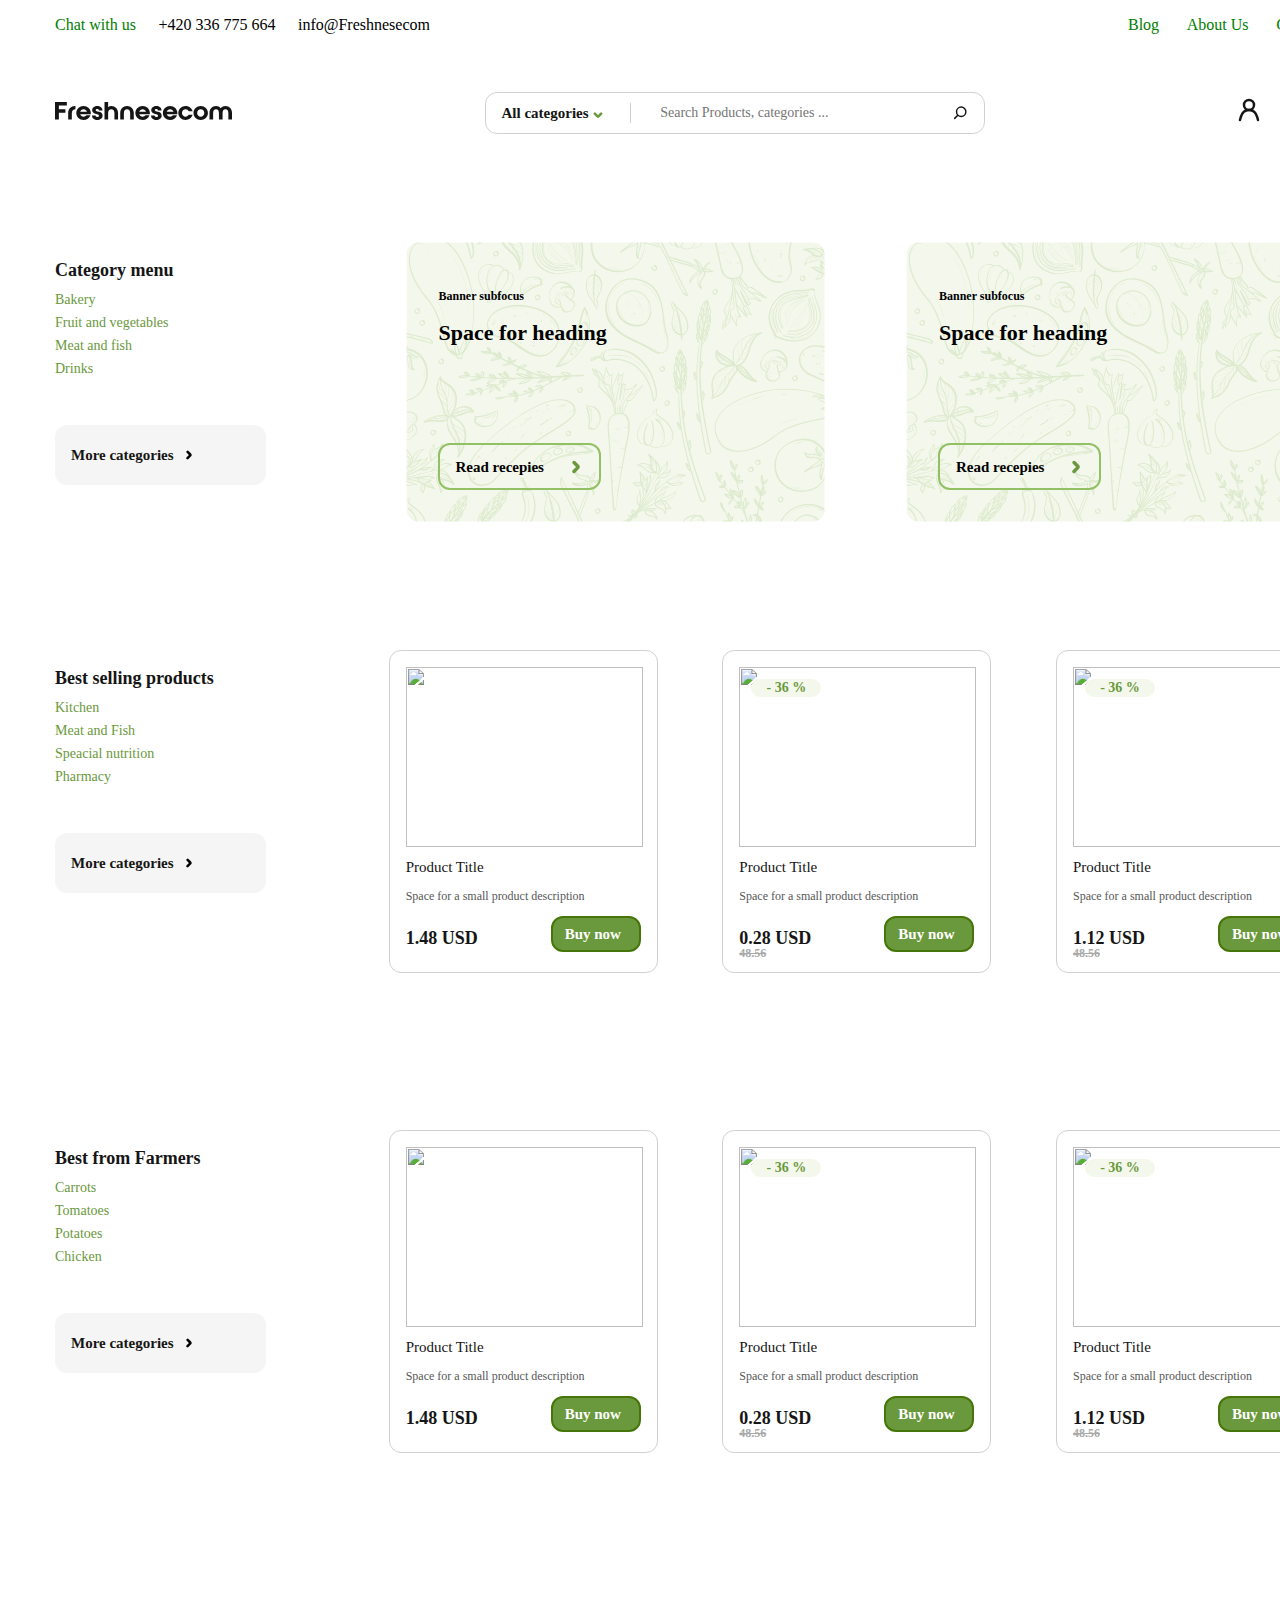
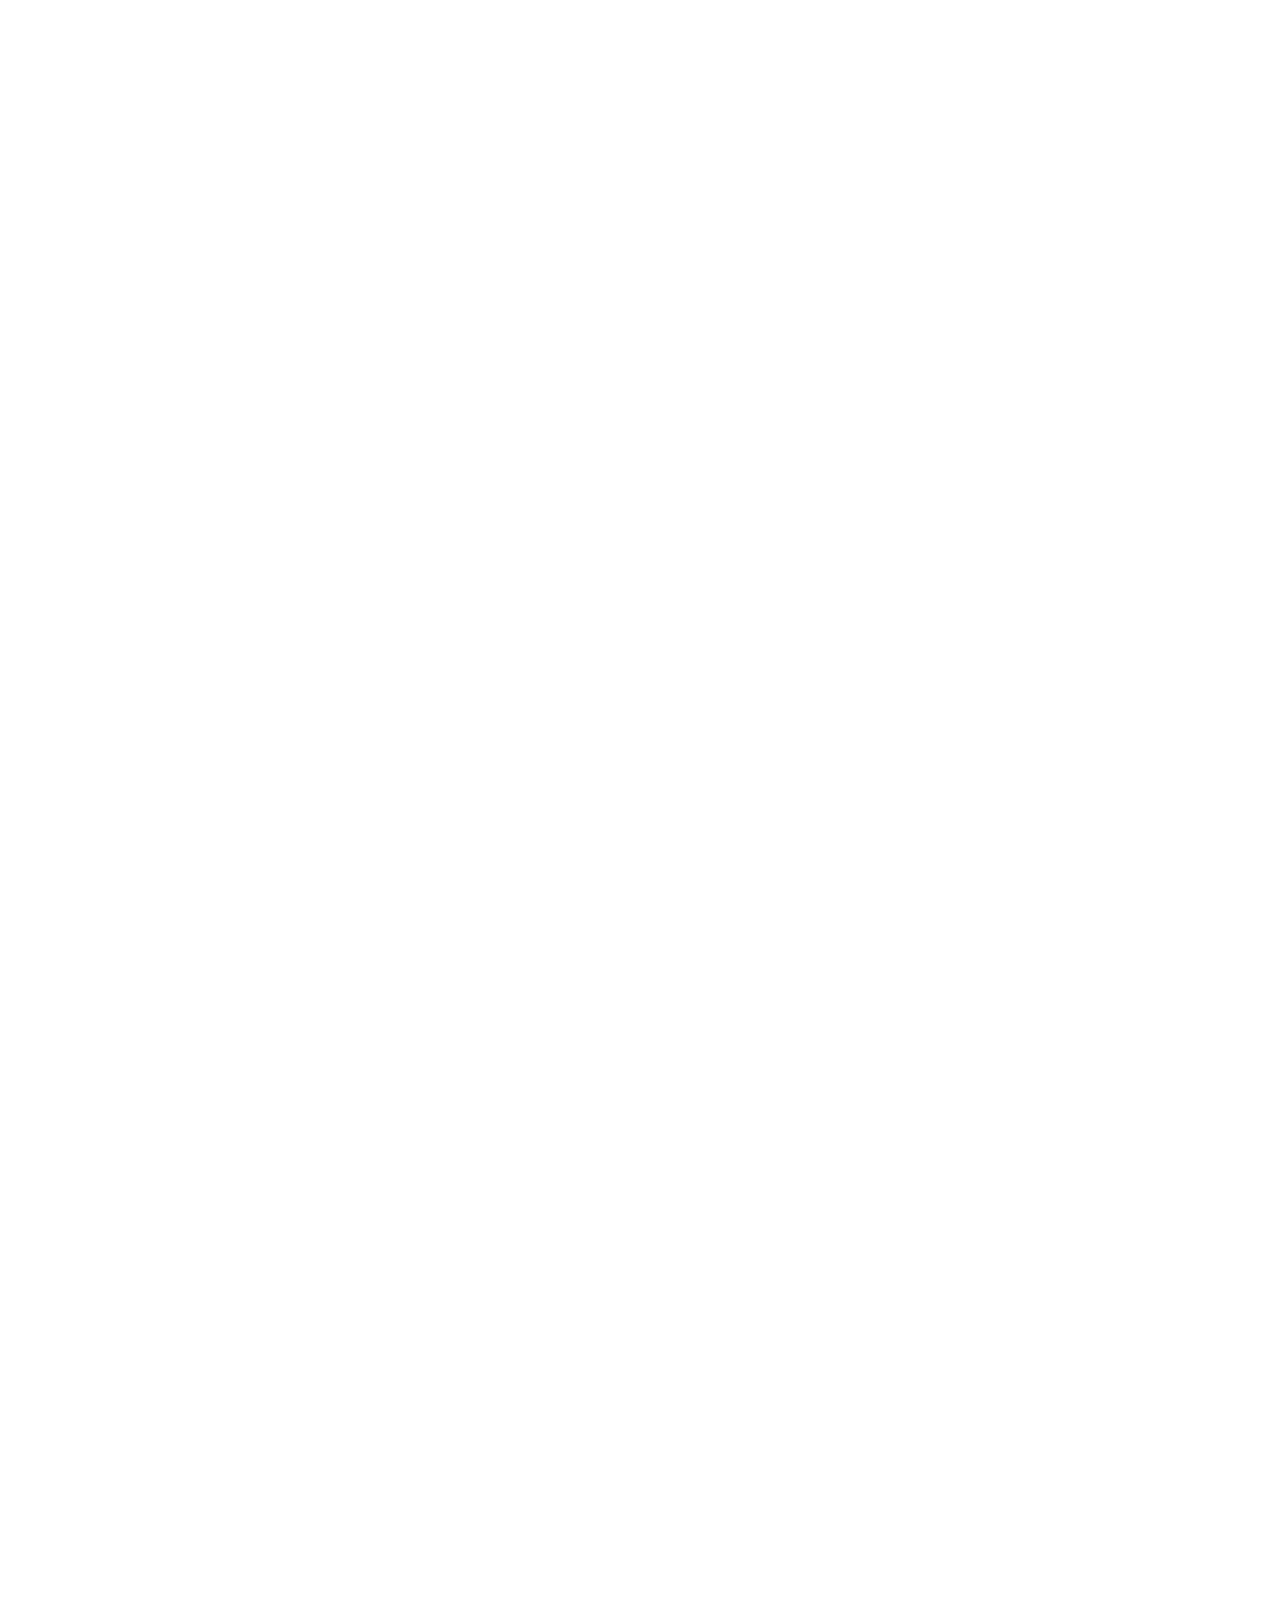
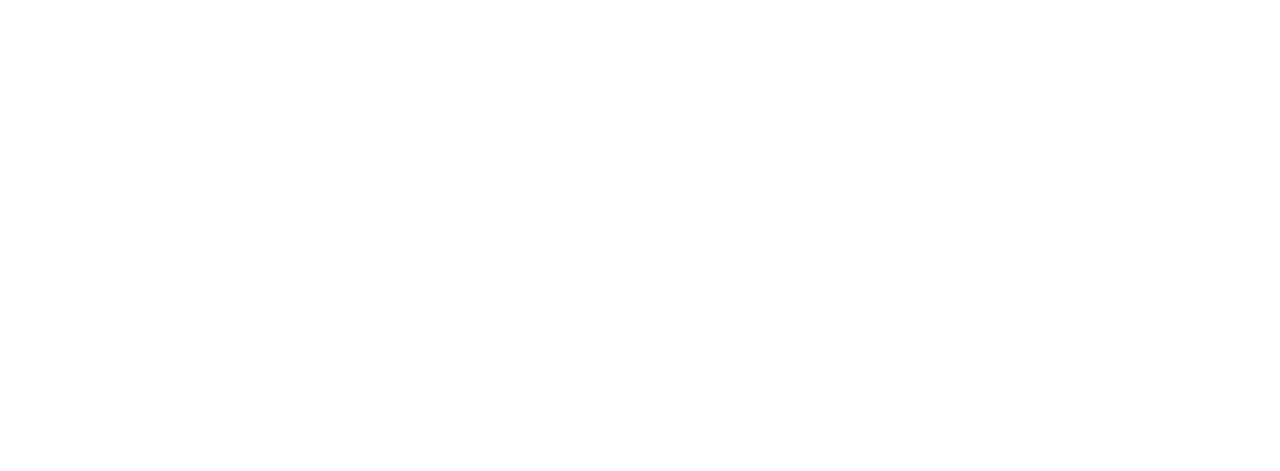
==== index.html @ e1cf4049 "Header and body are ready" ====
<!DOCTYPE html>
<html lang="en">

<head>
    <meta charset="UTF-8">
    <meta http-equiv="X-UA-Compatible" content="IE=edge">
    <meta name="viewport" content="width=device-width, initial-scale=1.0">
    <link rel="stylesheet" href="CSS/index.css">
    <link rel="stylesheet" href="CSS/font-awesome-4.7.0/css/font-awesome.min.css">
    <title>Главная | Freshnesecom</title>
</head>

<body>
    <main>
        <header>
            <div class="info">
                <div class="contacts">
                    <span class="greenInfo">Chat with us</span>
                    <span>+420 336 775 664</span>
                    <span>info@Freshnesecom</span>
                </div>
                <div class="otherInfo">
                    <a href="#"><span class="greenInfo">Blog</span></a>
                    <a href="#"><span class="greenInfo">About Us</span></a>
                    <a href="#"><span class="greenInfo">Careers</span></a>
                </div>
            </div>
            <div class="forUser">
                <div class="logo">
                    <img src="IMG/logo.svg" alt="логотип">
                </div>
                <div class="research">
                    <div class="categories">
                        <span class="allCateg">All categories</span>
                        <img src="IMG/categories.svg" alt="arrow">
                        <ul class="wrapperCateg">
                            <a href="#" class="categ">
                                <div style="height: 20px;"></div>
                            </a>
                            <a href="#" class="categ">
                                <li><i class="fa fa-hand-o-right" aria-hidden="true"></i>Bakery</li>
                            </a>
                            <a href="#" class="categ">
                                <li><i class="fa fa-hand-o-right" aria-hidden="true"></i>Fruit and Vegetables</li>
                            </a>
                            <a href="#" class="categ">
                                <li><i class="fa fa-hand-o-right" aria-hidden="true"></i>Meat and fish</li>
                            </a>
                            <a href="#" class="categ">
                                <li><i class="fa fa-hand-o-right" aria-hidden="true"></i>Drinks</li>
                            </a>
                            <a href="#" class="categ">
                                <li><i class="fa fa-hand-o-right" aria-hidden="true"></i>Kitchen</li>
                            </a>
                            <a href="#" class="categ">
                                <li><i class="fa fa-hand-o-right" aria-hidden="true"></i>Special nutrition</li>
                            </a>
                            <a href="#" class="categ">
                                <li><i class="fa fa-hand-o-right" aria-hidden="true"></i>Baby</li>
                            </a>
                        </ul>
                    </div>
                    <img src="IMG/stick.svg" alt="stick">
                    <input type="text" name="search" class="search" placeholder="Search Products, categories ..." />
                    <img src="IMG/loop.svg" alt="loop">
                </div>
                <div class="prof_and_basket">
                    <a href="#"><img src="IMG/profile.svg" name="profile" alt="profile"></a>
                    <a href="#"><img src="IMG/basket.svg" name="basket" alt="basket"></a>
                </div>
            </div>
        </header>
        <div class="firstInfo">
            <div class="categoryMenu">
                <span class="Menu">Category menu</span>
                <ul class="storage">
                    <a href="#" class="food">
                        <li>Bakery</li>
                    </a>
                    <a href="#" class="food">
                        <li>Fruit and vegetables</li>
                    </a>
                    <a href="#" class="food">
                        <li>Meat and fish</li>
                    </a>
                    <a href="#" class="food">
                        <li>Drinks</li>
                    </a>
                </ul>
                <span class="more">More categories
                    <svg width="10" height="6" viewBox="0 0 10 6" fill="none" xmlns="http://www.w3.org/2000/svg">
                        <path d="M1.81348 1.53333L4.55348 4.27332C4.67838 4.39749 4.84735 4.46719 5.02348 4.46719C5.1996 4.46719 5.36857 4.39749 5.49348 4.27332L8.16014 1.60666" stroke="#6A983C" stroke-width="2.5" stroke-linecap="round" stroke-linejoin="bevel"/>
                    </svg>
                </span>
            </div>
            <div class="headingRec">
                <span>Banner subfocus</span>
                <span>Space for heading</span>
                <div class="readRec">Read recepies<img src="IMG/categories.svg"> </div>
                <img src="IMG/wallWithVeg.svg" alt="">
            </div>
            <div class="headingRec">
                <span>Banner subfocus</span>
                <span>Space for heading</span>
                <div class="readRec">Read recepies<img src="IMG/categories.svg"> </div>
                <img src="IMG/wallWithVeg.svg" alt="">
            </div>
        </div>
        <div class="products">
            <div class="categoryMenu">
                <span class="Menu">Best selling products</span>
                <ul class="storage">
                    <a href="#" class="food">
                        <li>Kitchen</li>
                    </a>
                    <a href="#" class="food">
                        <li>Meat and Fish</li>
                    </a>
                    <a href="#" class="food">
                        <li>Speacial nutrition</li>
                    </a>
                    <a href="#" class="food">
                        <li>Pharmacy</li>
                    </a>
                </ul>
                <span class="more">More categories
                    <svg width="10" height="6" viewBox="0 0 10 6" fill="none" xmlns="http://www.w3.org/2000/svg">
                        <path d="M1.81348 1.53333L4.55348 4.27332C4.67838 4.39749 4.84735 4.46719 5.02348 4.46719C5.1996 4.46719 5.36857 4.39749 5.49348 4.27332L8.16014 1.60666" stroke="#6A983C" stroke-width="2.5" stroke-linecap="round" stroke-linejoin="bevel"/>
                    </svg>
                </span>
            </div>
            <div class="product">
                <img src="" alt="">
                <!-- <div class="sale"></div> -->
                <div class="title">Product Title</div>
                <div class="description">Space for a small product description </div>
                <div name="wrapper">
                    <div class="cost">1.48 USD</div>
                    <button>Buy now</button>
                </div>
                <div class="preCost"></div>
            </div>
            <div class="product">
                <img src="" alt="">
                <div class="sale">- 36 %</div>
                <div class="title">Product Title</div>
                <div class="description">Space for a small product description </div>
                <div name="wrapper">
                    <div class="cost">0.28 USD</div>
                    <button>Buy now</button>
                </div>
                <div class="preCost">48.56</div>
            </div>
            <div class="product">
                <img src="" alt="">
                <div class="sale">- 36 %</div>
                <div class="title">Product Title</div>
                <div class="description">Space for a small product description </div>
                <div name="wrapper">
                    <div class="cost">1.12 USD</div>
                    <button>Buy now</button>
                </div>
                <div class="preCost">48.56</div>
            </div>
        </div>
        <div class="products">
            <div class="categoryMenu">
                <span class="Menu">Best from Farmers</span>
                <ul class="storage">
                    <a href="#" class="food">
                        <li>Carrots</li>
                    </a>
                    <a href="#" class="food">
                        <li>Tomatoes</li>
                    </a>
                    <a href="#" class="food">
                        <li>Potatoes</li>
                    </a>
                    <a href="#" class="food">
                        <li>Chicken</li>
                    </a>
                </ul>
                <span class="more">More categories
                    <svg width="10" height="6" viewBox="0 0 10 6" fill="none" xmlns="http://www.w3.org/2000/svg">
                        <path d="M1.81348 1.53333L4.55348 4.27332C4.67838 4.39749 4.84735 4.46719 5.02348 4.46719C5.1996 4.46719 5.36857 4.39749 5.49348 4.27332L8.16014 1.60666" stroke="#6A983C" stroke-width="2.5" stroke-linecap="round" stroke-linejoin="bevel"/>
                    </svg>
                </span>
            </div>
            <div class="product">
                <img src="" alt="">
                <!-- <div class="sale"></div> -->
                <div class="title">Product Title</div>
                <div class="description">Space for a small product description </div>
                <div name="wrapper">
                    <div class="cost">1.48 USD</div>
                    <button>Buy now</button>
                </div>
                <div class="preCost"></div>
            </div>
            <div class="product">
                <img src="" alt="">
                <div class="sale">- 36 %</div>
                <div class="title">Product Title</div>
                <div class="description">Space for a small product description </div>
                <div name="wrapper">
                    <div class="cost">0.28 USD</div>
                    <button>Buy now</button>
                </div>
                <div class="preCost">48.56</div>
            </div>
            <div class="product">
                <img src="" alt="">
                <div class="sale">- 36 %</div>
                <div class="title">Product Title</div>
                <div class="description">Space for a small product description </div>
                <div name="wrapper">
                    <div class="cost">1.12 USD</div>
                    <button>Buy now</button>
                </div>
                <div class="preCost">48.56</div>
            </div>
        </div>
    </main>
</body>

</html>
---- CSS/index.css ----
* {
  margin: 0;
}

a {
  text-decoration: none;
}

main {
  display: -webkit-box;
  display: -ms-flexbox;
  display: flex;
  -webkit-box-align: center;
      -ms-flex-align: center;
          align-items: center;
  -webkit-box-orient: vertical;
  -webkit-box-direction: normal;
      -ms-flex-direction: column;
          flex-direction: column;
  padding: 0px;
  margin: 0px auto;
  width: 1380px;
  background: #ffFFff;
  -webkit-box-shadow: 0px 2px 4px rgba(0, 0, 0, 0.15);
          box-shadow: 0px 2px 4px rgba(0, 0, 0, 0.15);
  height: 3670.5px;
}

header {
  display: -webkit-box;
  display: -ms-flexbox;
  display: flex;
  -webkit-box-orient: vertical;
  -webkit-box-direction: normal;
      -ms-flex-direction: column;
          flex-direction: column;
  Width: 1380px;
  Height: 178px;
  -webkit-box-sizing: border-box;
          box-sizing: border-box;
  Padding: 0px 0px 0px 0px;
  mix-blend-mode: through;
  background-color: #ffFFff;
}

.info {
  display: -webkit-box;
  display: -ms-flexbox;
  display: flex;
  width: 1270px;
  height: 48px;
  margin-left: 55px;
  padding: 16px 0 16px 0;
  -webkit-box-sizing: border-box;
          box-sizing: border-box;
  background-color: #ffFFff;
  -webkit-box-pack: justify;
      -ms-flex-pack: justify;
          justify-content: space-between;
}

.greenInfo {
  color: green;
}

.contacts {
  width: 375px;
  display: -webkit-box;
  display: -ms-flexbox;
  display: flex;
  -webkit-box-pack: justify;
      -ms-flex-pack: justify;
          justify-content: space-between;
}

.otherInfo {
  width: 197px;
  display: -webkit-box;
  display: -ms-flexbox;
  display: flex;
  -webkit-box-pack: justify;
      -ms-flex-pack: justify;
          justify-content: space-between;
}

.forUser {
  margin-left: 55px;
  background-color: #ffFFff;
  Width: 1270px;
  Height: 130px;
  -webkit-box-sizing: border-box;
          box-sizing: border-box;
  display: -webkit-box;
  display: -ms-flexbox;
  display: flex;
  -webkit-box-align: center;
      -ms-flex-align: center;
          align-items: center;
  -webkit-box-pack: justify;
      -ms-flex-pack: justify;
          justify-content: space-between;
  mix-blend-mode: through;
}

.research {
  display: -webkit-box;
  display: -ms-flexbox;
  display: flex;
  width: 500px;
  -webkit-box-pack: justify;
      -ms-flex-pack: justify;
          justify-content: space-between;
  height: 42px;
  border: 1px solid #D1D1D1;
  -webkit-box-sizing: border-box;
          box-sizing: border-box;
  border-radius: 12px;
  -webkit-box-align: center;
      -ms-flex-align: center;
          align-items: center;
  padding: 0px 16px 0 16px;
}

.allCateg {
  font-family: Poppins;
  font-style: normal;
  font-weight: bold;
  font-size: 15px;
  height: 42px;
  line-height: 22px;
  color: #151515;
}

.search {
  Width: 262px;
  Height: 19px;
  Font-family: Open Sans;
  font-size: 14px;
  font-weight: 400;
  background-color: 1380px;
  border: 0px solid white;
}

.prof_and_basket {
  display: -webkit-box;
  display: -ms-flexbox;
  display: flex;
  -webkit-box-pack: justify;
      -ms-flex-pack: justify;
          justify-content: space-between;
  width: 88px;
  height: 31px;
}

.prof_and_basket img {
  width: 24px;
  height: 24px;
}

.categories {
  position: relative;
}

.categories img {
  -webkit-transition: -webkit-transform 0.15s linear;
  transition: -webkit-transform 0.15s linear;
  transition: transform 0.15s linear;
  transition: transform 0.15s linear, -webkit-transform 0.15s linear;
}

.categories:hover .wrapperCateg {
  visibility: visible;
  z-index: 5;
}

.categories:hover img[alt="arrow"] {
  -webkit-transform: rotate(-180deg);
          transform: rotate(-180deg);
}

.wrapperCateg {
  -webkit-backdrop-filter: blur(4px);
          backdrop-filter: blur(4px);
  background-color: RGBA(255, 255, 255, 0.7);
  visibility: hidden;
  position: absolute;
  top: 80%;
  left: -16px;
  list-style-type: none;
  height: auto;
  padding: 0px;
  -webkit-box-sizing: border-box;
          box-sizing: border-box;
  width: 145px;
}

.categ li {
  display: -webkit-box;
  display: -ms-flexbox;
  display: flex;
  -webkit-box-align: center;
      -ms-flex-align: center;
          align-items: center;
  width: 145px;
  height: 20px;
  padding: 4px 3px 4px 3px;
  color: #151515;
  font-size: 15px;
}

.categ li i {
  color: red;
  font-weight: bold;
  width: 20px;
}

.categ:hover li {
  background-color: RGBA(244, 244, 244, 0.8);
}

.categ:hover li i {
  color: #00ff00;
}

.firstInfo {
  margin: 64px 55px 64px 55px;
  background-color: #ffFFff;
  Width: 1270px;
  Height: 280px;
  display: -webkit-box;
  display: -ms-flexbox;
  display: flex;
  -webkit-box-pack: justify;
      -ms-flex-pack: justify;
          justify-content: space-between;
}

nav {
  display: -webkit-box;
  display: -ms-flexbox;
  display: flex;
}

.categoryMenu {
  margin: 14.5px 0px 14.5px 0px;
  Width: 269px;
  Height: 251px;
  display: -webkit-box;
  display: -ms-flexbox;
  display: flex;
  -webkit-box-orient: vertical;
  -webkit-box-direction: normal;
      -ms-flex-direction: column;
          flex-direction: column;
  -webkit-box-pack: justify;
      -ms-flex-pack: justify;
          justify-content: space-between;
}

.Menu {
  font-family: Poppins;
  font-style: normal;
  font-weight: 600;
  font-size: 18px;
  line-height: 27px;
  color: #151515;
}

ul {
  display: -webkit-box;
  display: -ms-flexbox;
  display: flex;
  margin-top: 8px;
  -webkit-box-orient: vertical;
  -webkit-box-direction: normal;
      -ms-flex-direction: column;
          flex-direction: column;
  -webkit-box-align: start;
      -ms-flex-align: start;
          align-items: flex-start;
  -webkit-box-pack: justify;
      -ms-flex-pack: justify;
          justify-content: space-between;
  gap: 7px;
  padding: 0px;
  width: 269px;
  height: 112px;
  list-style-type: none;
}

ul li {
  font-family: Open Sans;
  font-style: normal;
  font-weight: normal;
  font-size: 14px;
  color: #6A983C;
}

.more {
  display: -webkit-box;
  display: -ms-flexbox;
  display: flex;
  -webkit-box-orient: horizontal;
  -webkit-box-direction: normal;
      -ms-flex-direction: row;
          flex-direction: row;
  -webkit-box-align: center;
      -ms-flex-align: center;
          align-items: center;
  padding: 6px 16px;
  position: static;
  width: 179px;
  height: 48px;
  left: 0px;
  bottom: 0px;
  background: #F5F5F5;
  border-radius: 12px;
  -webkit-box-flex: 0;
      -ms-flex: none;
          flex: none;
  -webkit-box-ordinal-group: 2;
      -ms-flex-order: 1;
          order: 1;
  -ms-flex-item-align: start;
      align-self: flex-start;
  -ms-flex-positive: 0;
      flex-grow: 0;
  margin: 48px 0px;
  font-family: Poppins;
  font-style: normal;
  font-weight: bold;
  font-size: 15px;
  line-height: 22px;
  color: #151515;
}

.more svg {
  margin-left: 10px;
  -webkit-transform: rotate(-90deg);
          transform: rotate(-90deg);
}

.more svg path {
  stroke: black;
}

.headingRec {
  Width: 419px;
  height: 280px;
  position: relative;
}

.headingRec img {
  width: 100%;
  top: 0px;
  left: 0px;
  position: absolute;
  height: 100%;
}

.headingRec span {
  z-index: 1;
  position: absolute;
}

.headingRec span:first-child {
  top: 45px;
  width: 100px;
  left: 33px;
  display: block;
  font-family: Poppins;
  font-style: normal;
  font-weight: 600;
  font-size: 12px;
  line-height: 18px;
}

.headingRec span:nth-child(2) {
  font-family: Poppins;
  font-style: normal;
  font-weight: 600;
  color: black;
  font-size: 22px;
  line-height: 33px;
  top: 74px;
  left: 33px;
}

.headingRec .readRec {
  z-index: 20;
  display: -webkit-box;
  display: -ms-flexbox;
  display: flex;
  -webkit-box-orient: horizontal;
  -webkit-box-direction: normal;
      -ms-flex-direction: row;
          flex-direction: row;
  -webkit-box-align: center;
      -ms-flex-align: center;
          align-items: center;
  padding: 12px 16px;
  position: absolute;
  bottom: 32px;
  left: 32px;
  width: 163px;
  height: 47px;
  border: 2px solid #92C064;
  -webkit-box-sizing: border-box;
          box-sizing: border-box;
  border-radius: 12px;
  font-family: Poppins;
  font-style: normal;
  font-weight: bold;
  font-size: 15px;
  line-height: 22px;
  -webkit-box-pack: justify;
      -ms-flex-pack: justify;
          justify-content: space-between;
}

.headingRec .readRec img {
  width: 14px;
  height: 14px;
  -webkit-transform: rotate(-90deg);
          transform: rotate(-90deg);
  position: relative;
}

.headingRec .readRec:hover {
  background-color: RGBA(255, 255, 255, 0.75);
  -webkit-backdrop-filter: blur(1px);
          backdrop-filter: blur(1px);
}

.products {
  margin: 64px 55px 64px 55px;
  height: 352px;
  width: 1270px;
  display: -webkit-box;
  display: -ms-flexbox;
  display: flex;
  -webkit-box-pack: justify;
      -ms-flex-pack: justify;
          justify-content: space-between;
}

.product {
  display: -webkit-box;
  display: -ms-flexbox;
  display: flex;
  -webkit-box-orient: vertical;
  -webkit-box-direction: normal;
      -ms-flex-direction: column;
          flex-direction: column;
  -webkit-box-pack: justify;
      -ms-flex-pack: justify;
          justify-content: space-between;
  -webkit-box-align: start;
      -ms-flex-align: start;
          align-items: flex-start;
  padding: 16px;
  width: 269px;
  position: relative;
  border: 1px solid #D1D1D1;
  -webkit-box-sizing: border-box;
          box-sizing: border-box;
  border-radius: 12px;
  height: 323px;
  background-color: #ffFFff;
}

.product img {
  width: 237px;
  height: 180px;
  display: block;
}

.product button {
  display: -webkit-box;
  display: -ms-flexbox;
  display: flex;
  -webkit-box-orient: horizontal;
  -webkit-box-direction: normal;
      -ms-flex-direction: row;
          flex-direction: row;
  -webkit-box-align: center;
      -ms-flex-align: center;
          align-items: center;
  padding: 12px;
  position: absolute;
  width: 90px;
  height: 36px;
  right: 16px;
  bottom: 20px;
  background: #6A983C;
  border: 2px solid #46760A;
  -webkit-box-sizing: border-box;
          box-sizing: border-box;
  border-radius: 12px;
  font-family: Poppins;
  font-style: normal;
  font-weight: bold;
  font-size: 15px;
  line-height: 22px;
  color: #FFFFFF;
}

.sale {
  display: -webkit-box;
  display: -ms-flexbox;
  display: flex;
  -webkit-box-orient: horizontal;
  -webkit-box-direction: normal;
      -ms-flex-direction: row;
          flex-direction: row;
  -webkit-box-align: center;
      -ms-flex-align: center;
          align-items: center;
  -webkit-box-pack: center;
      -ms-flex-pack: center;
          justify-content: center;
  padding: 0px 8px;
  position: absolute;
  width: 54px;
  height: 18px;
  left: 28px;
  top: 28px;
  background: #F4F8EC;
  border-radius: 12px;
  font-family: Poppins;
  font-style: normal;
  font-weight: 600;
  font-size: 14px;
  line-height: 18px;
  color: #6A983C;
}

.title {
  font-family: Poppins;
  font-style: normal;
  font-weight: 500;
  font-size: 15px;
  line-height: 22px;
  color: #151515;
}

.description {
  font-family: Open Sans;
  font-style: normal;
  font-weight: normal;
  font-size: 12px;
  line-height: 16px;
  color: #575757;
}

.cost {
  font-family: Poppins;
  font-style: normal;
  font-weight: 600;
  font-size: 18px;
  line-height: 27px;
  color: #151515;
  position: absolute;
  bottom: 20px;
  left: 16px;
}

div[name="wrapper"] {
  height: 43px;
}

.preCost {
  font-family: Poppins;
  font-style: normal;
  font-weight: 600;
  font-size: 12px;
  line-height: 18px;
  -webkit-text-decoration-line: line-through;
          text-decoration-line: line-through;
  color: #A9A9A9;
  position: absolute;
  bottom: 10px;
  left: 16px;
}
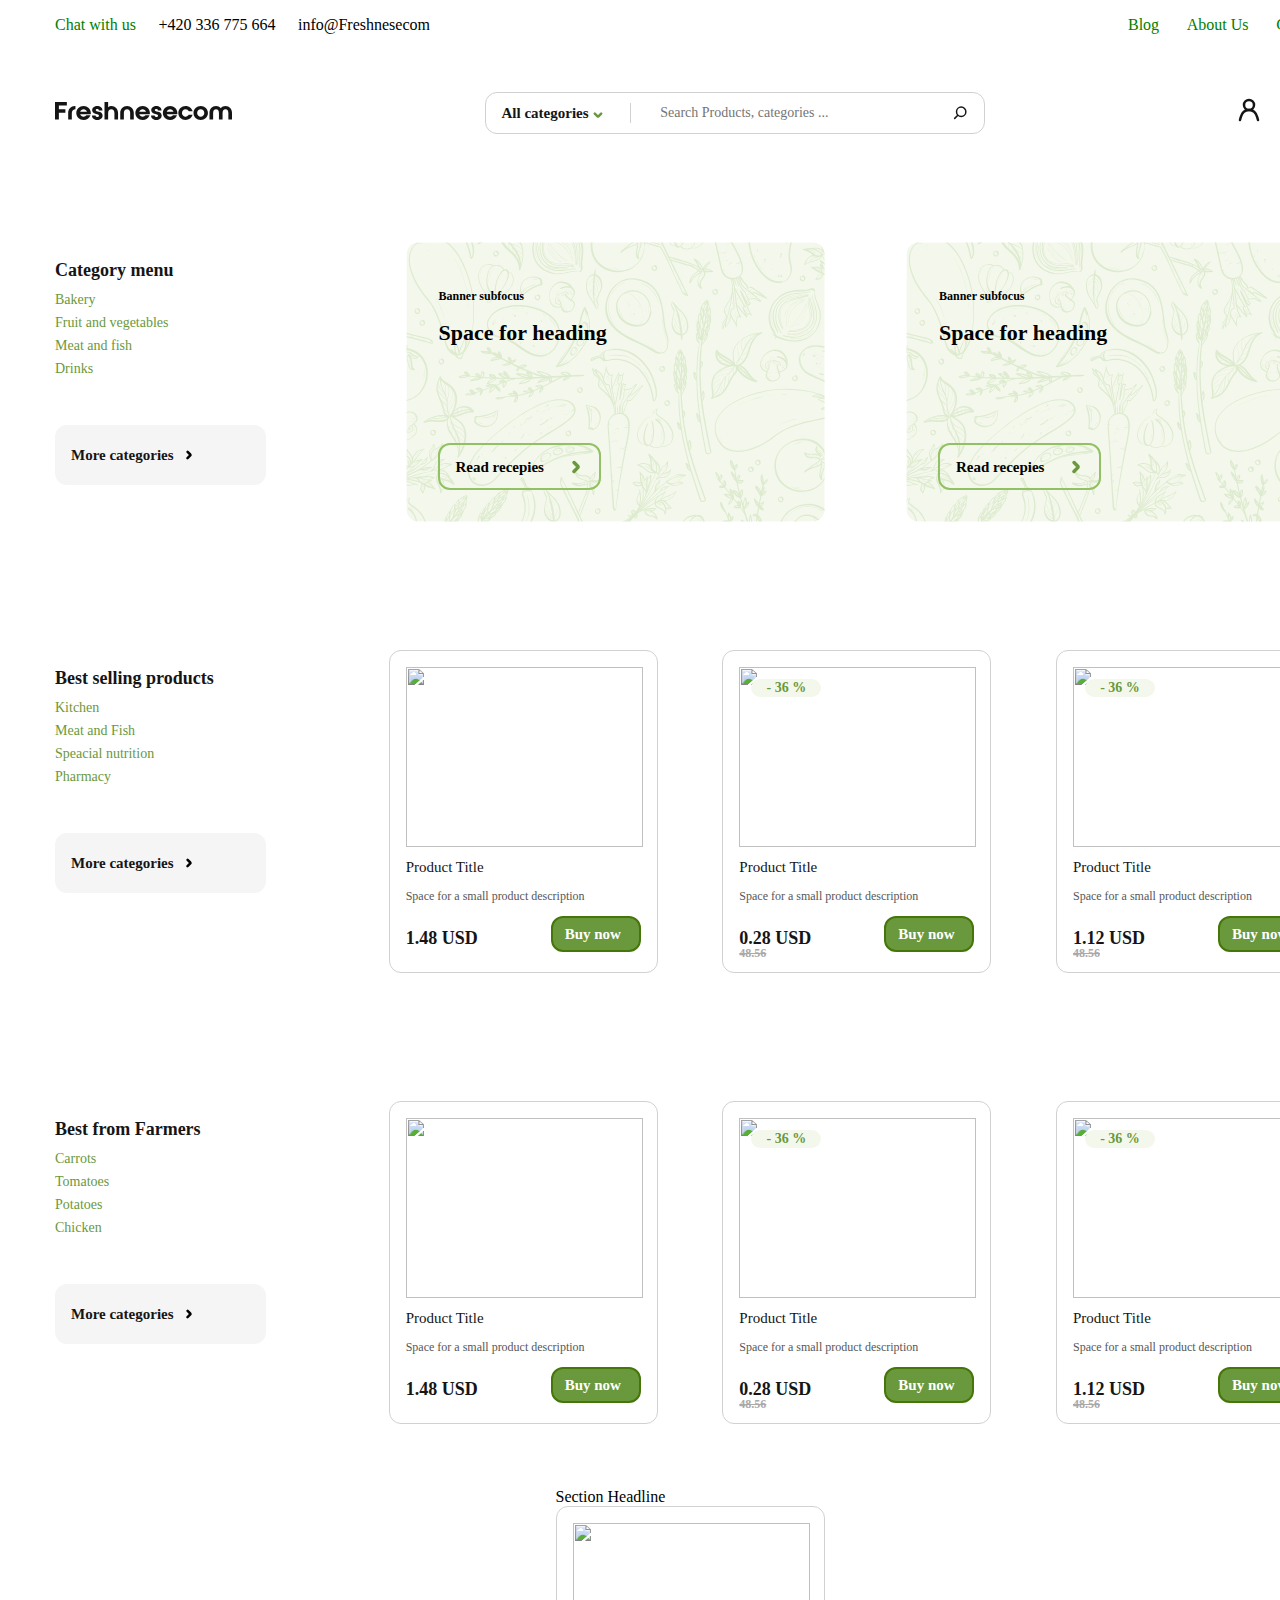
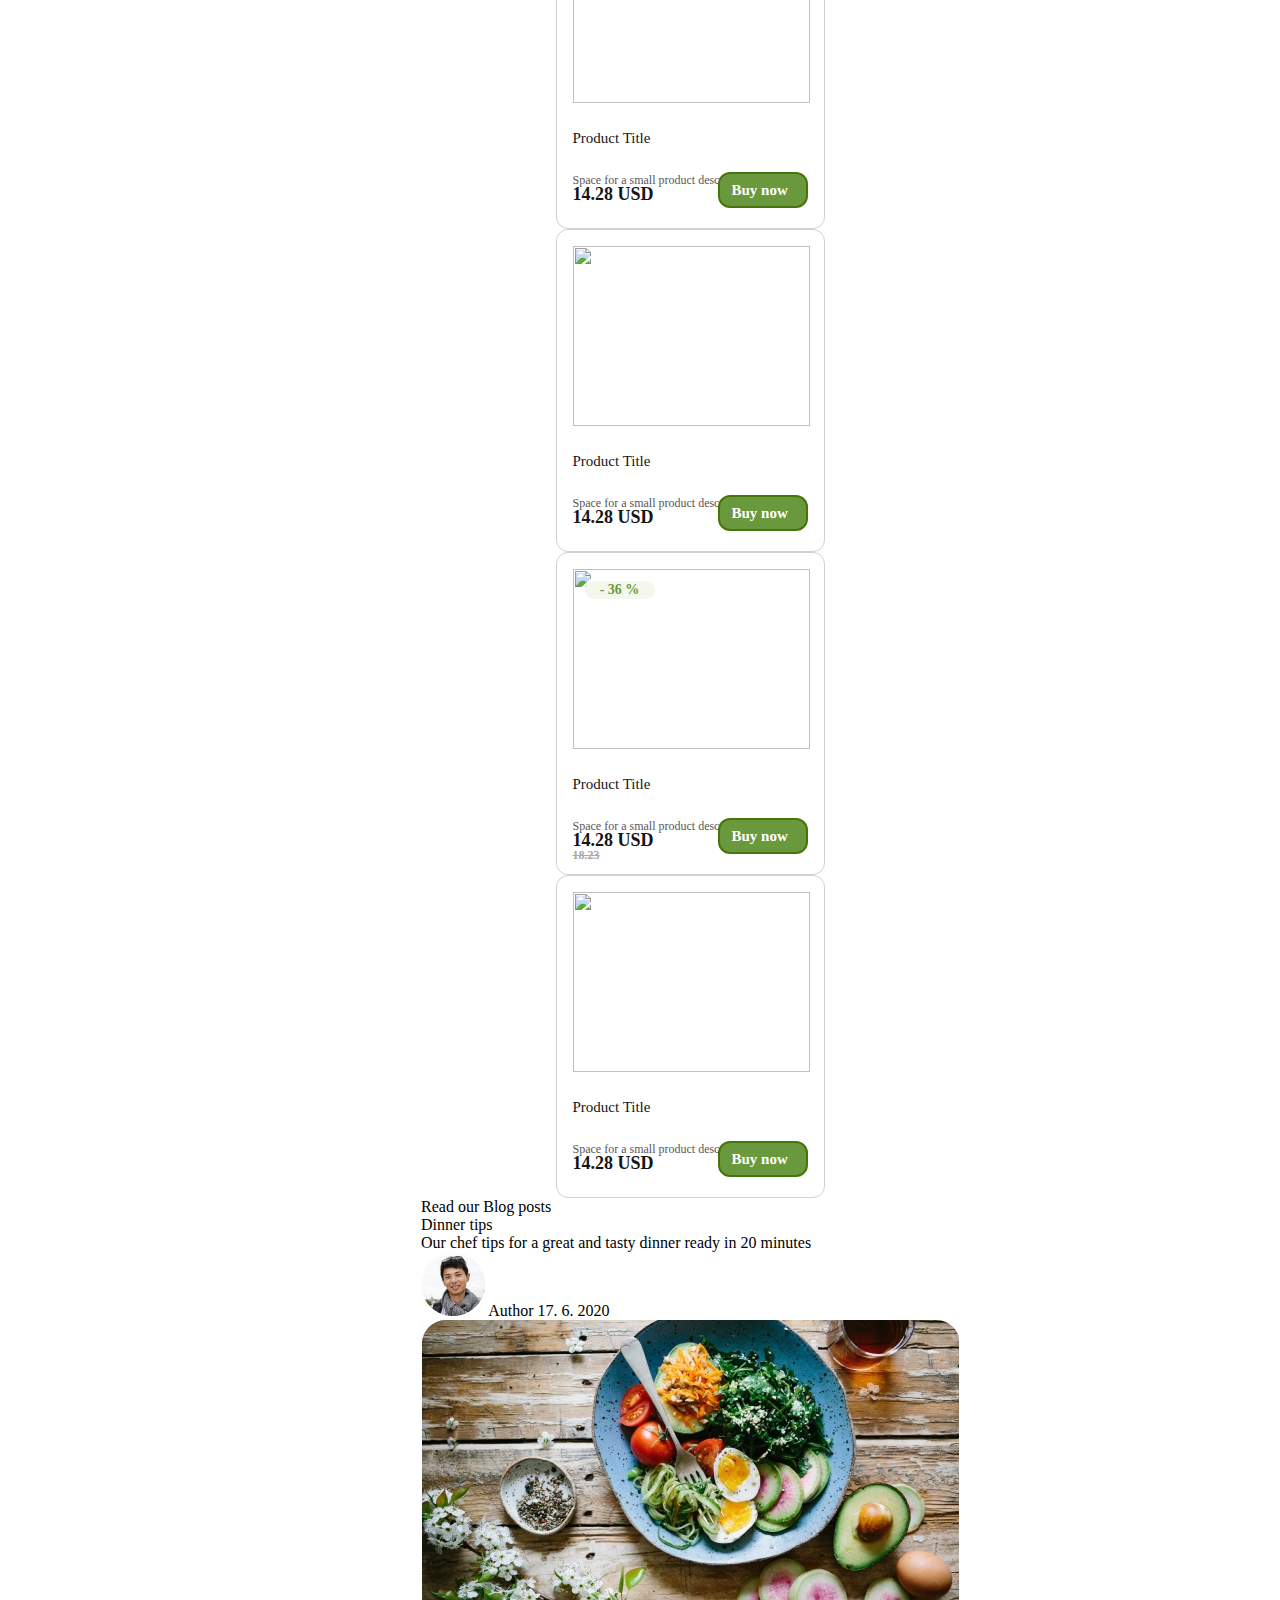
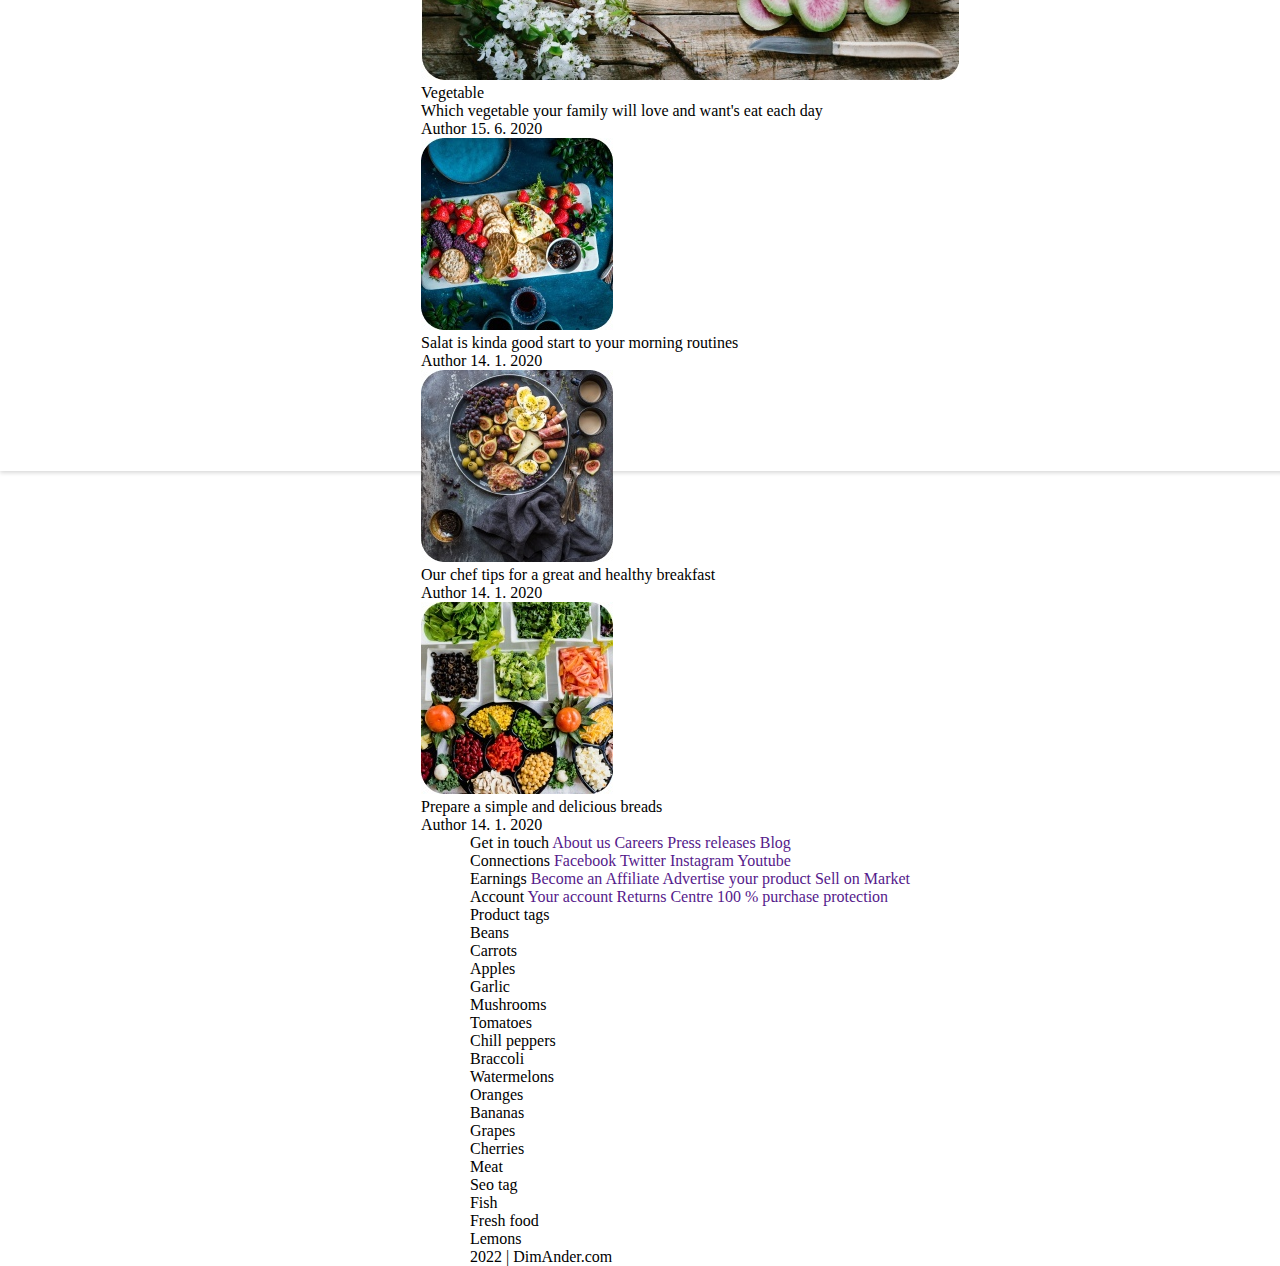
==== commit a00af865: "главная страница с маленьким адаптивом" ====
--- a/index.html
+++ b/index.html
@@ -220,6 +220,179 @@
                 <div class="preCost">48.56</div>
             </div>
         </div>
+        <div class="sections">
+            <span class="caption">Section Headline</span>
+            <div class="product">
+                <img src="" alt="">
+                <!-- <div class="sale">- 12 %</div> -->
+                <div class="title">Product Title</div>
+                <div class="description">Space for a small product description</div>
+                <div class="wrapper">
+                    <div class="cost">14.28 USD</div>
+                    <button>Buy now</button>
+                </div>
+                <div class="preCost"></div>
+            </div>
+            <div class="product">
+                <img src="" alt="">
+                <!-- <div class="sale"></div> -->
+                <div class="title">Product Title</div>
+                <div class="description">Space for a small product description</div>
+                <div class="wrapper">
+                    <div class="cost">14.28 USD</div>
+                    <button>Buy now</button>
+                </div>
+                <div class="preCost"></div>
+            </div>
+            <div class="product">
+                <img src="" alt="">
+                <div class="sale">- 36 %</div>
+                <div class="title">Product Title</div>
+                <div class="description">Space for a small product description</div>
+                <div class="wrapper">
+                    <div class="cost">14.28 USD</div>
+                    <button>Buy now</button>
+                </div>
+                <div class="preCost">18.23</div>
+            </div>
+            <div class="product">
+                <img src="" alt="">
+                <!-- <div class="sale"></div> -->
+                <div class="title">Product Title</div>
+                <div class="description">Space for a small product description</div>
+                <div class="wrapper">
+                    <div class="cost">14.28 USD</div>
+                    <button>Buy now</button>
+                </div>
+                <div class="preCost"></div>
+            </div>
+        </div>
+        <div class="blogs">
+            <span class="caption">Read our Blog posts</span>
+            <div class="blogsWrapper">
+                <div class="mainBlog">
+                    <div class="type">Dinner tips</div>
+                    <div class="infoAboutProd">
+                        <div class="descriptionProd">Our chef tips for a great and tasty dinner ready in 20 minutes</div>
+                        <div class="infoAboutUser">
+                            <img class="userAvatar" src="IMG/ava1.jpg" />
+                            <span class="userName">Author</span>
+                            <span class="date">17. 6. 2020</span>
+                        </div>
+                    </div>
+                </div>
+                <div class="avrBlog">
+                    <img src="IMG/avrProd.jpg" alt="" class="prodLogo">
+                    <div name="wraps">
+                        <div class="type">Vegetable</div>
+                    </div>
+                    <div class="infoBlock">
+                        <div class="descriptionProd">Which vegetable your family will love and want's eat each day</div>
+                        <span class="userName">Author</span>
+                        <span class="date">15. 6. 2020</span>
+                    </div>
+                </div>
+                <div class="smallWrap">
+                    <div class="smallBlog">
+                        <img src="IMG/small1.jpg" alt="" class="prodLogo">
+                        <div name="wrapperForText">
+                            <div class="descriptionProd">Salat is kinda good start to your morning routines</div>
+                            <div name="wrapperOfUserInfo">
+                                <span class="userName">Author</span>
+                                <span class="date">14. 1. 2020</span>
+                            </div>
+                        </div>
+                    </div>
+                    <div class="smallBlog">
+                        <img src="IMG/small2.jpg" alt="" class="prodLogo">
+                        <div name="wrapperForText">
+                            <div class="descriptionProd">Our chef tips for a great and healthy breakfast</div>
+                            <div name="wrapperOfUserInfo">
+                                <span class="userName">Author</span>
+                                <span class="date">14. 1. 2020</span>
+                            </div>
+                        </div>
+                    </div>
+                    <div class="smallBlog">
+                        <img src="IMG/small3.jpg" alt="" class="prodLogo">
+                        <div name="wrapperForText">
+                            <div class="descriptionProd">Prepare a simple and delicious breads</div>
+                            <div name="wrapperOfUserInfo">
+                                <span class="userName">Author</span>
+                                <span class="date">14. 1. 2020</span>
+                            </div>
+                        </div>
+                    </div>
+                </div>
+            </div>
+        </div>
+        <footer>
+            <div class="Contacts">
+                <section>
+                    <span class="contactTitle">Get in touch</span>
+                    <a href="">About us</a>
+                    <a href="">Careers</a>
+                    <a href="">Press releases</a>
+                    <a href="">Blog</a>
+                </section>
+                <section>
+                    <span class="contactTitle">Connections</span>
+
+                    <a href="">Facebook</a>
+
+                    <a href="">Twitter</a>
+
+                    <a href="">Instagram</a>
+
+                    <a href="">Youtube</a>
+
+                </section>
+                <section>
+                    <span class="contactTitle">Earnings</span>
+
+                    <a href="">Become an Affiliate</a>
+
+                    <a href="">Advertise your product</a>
+
+                    <a href="">Sell on Market</a>
+
+                </section>
+                <section>
+                    <span class="contactTitle">Account</span>
+
+                    <a href="">Your account</a>
+
+                    <a href="">Returns Centre</a>
+
+                    <a href="">100 % purchase protection</a>
+
+                </section>
+            </div>
+            <div class="productTags">
+                <span>Product tags</span>
+                <div class="tags">
+                    <div class="tag">Beans</div>
+                    <div class="tag">Carrots</div>
+                    <div class="tag">Apples</div>
+                    <div class="tag">Garlic</div>
+                    <div class="tag">Mushrooms</div>
+                    <div class="tag">Tomatoes</div>
+                    <div class="tag">Chill peppers</div>
+                    <div class="tag">Braccoli</div>
+                    <div class="tag">Watermelons</div>
+                    <div class="tag">Oranges</div>
+                    <div class="tag">Bananas</div>
+                    <div class="tag">Grapes</div>
+                    <div class="tag">Cherries</div>
+                    <div class="tag">Meat</div>
+                    <div class="tag">Seo tag</div>
+                    <div class="tag">Fish</div>
+                    <div class="tag">Fresh food</div>
+                    <div class="tag">Lemons</div>
+                </div>
+            </div>
+            <span class="producer">2022 | DimAnder.com</span>
+        </footer>
     </main>
 </body>
 
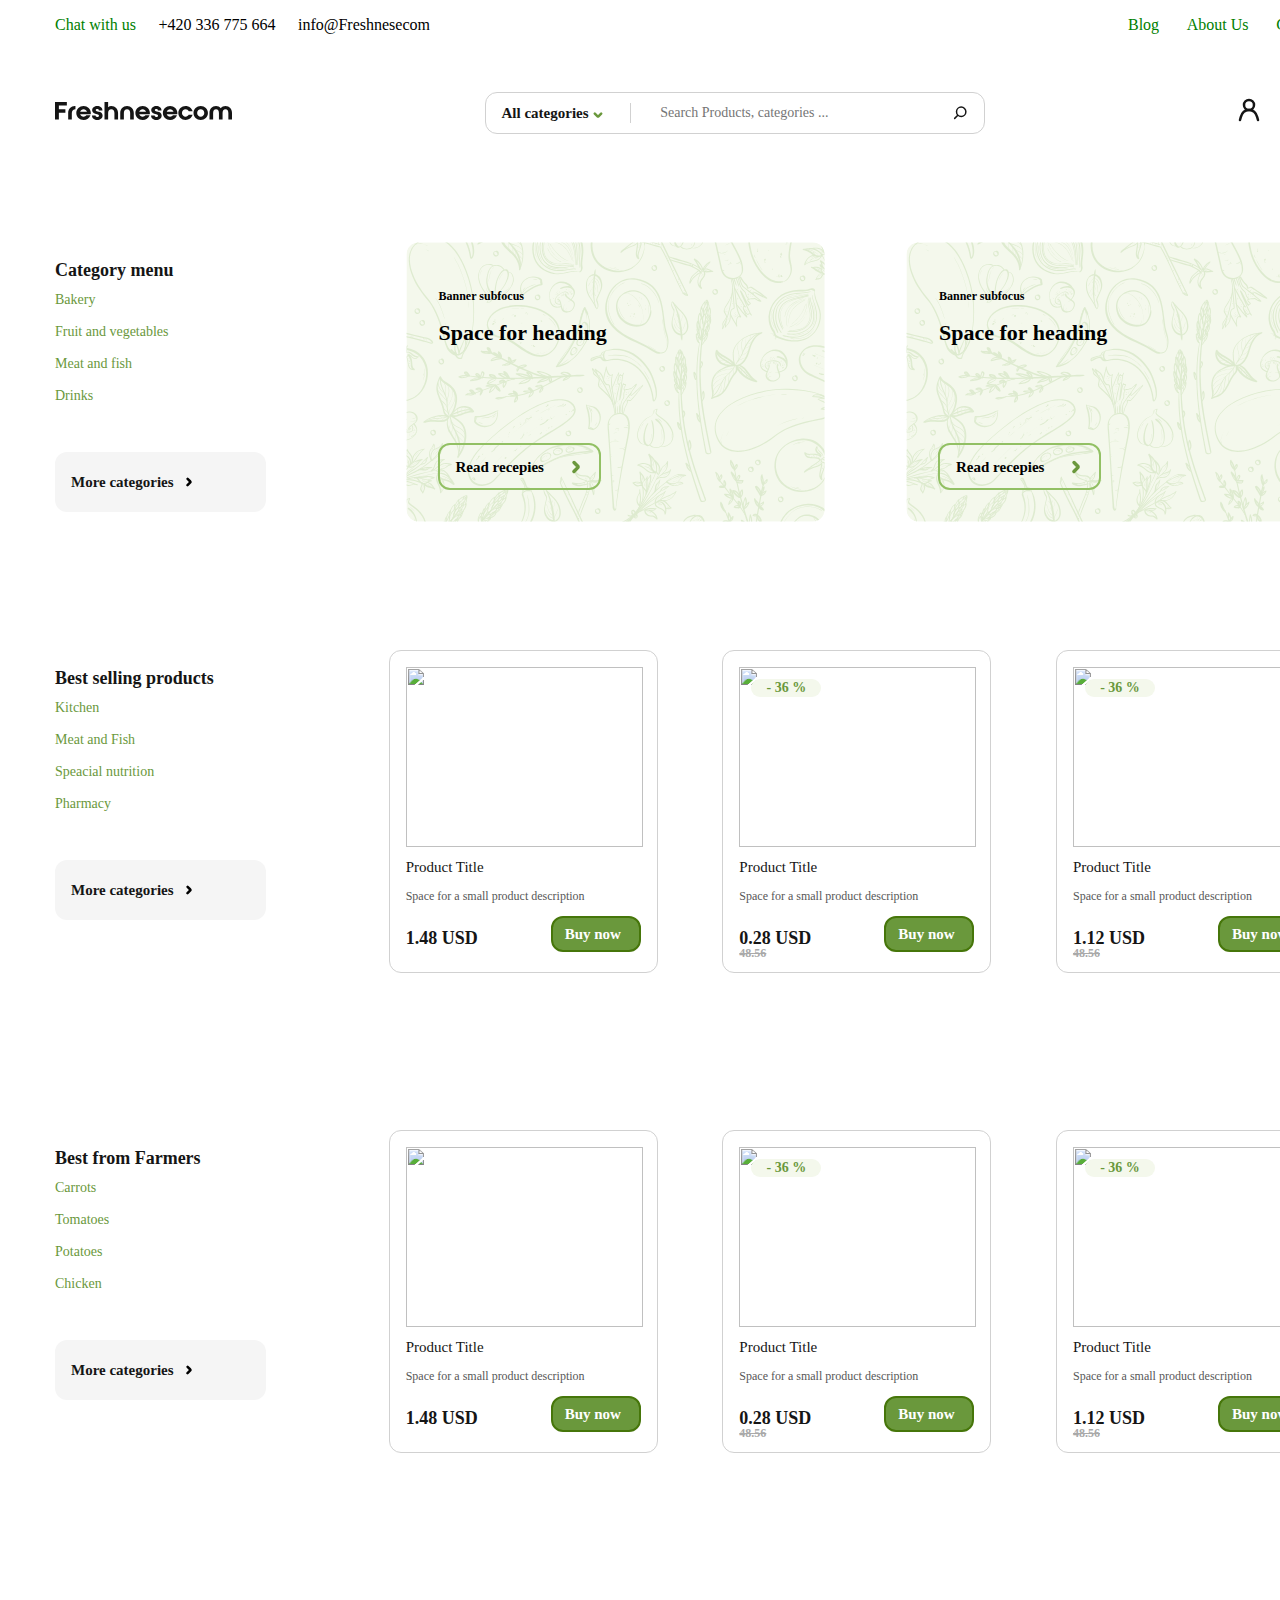
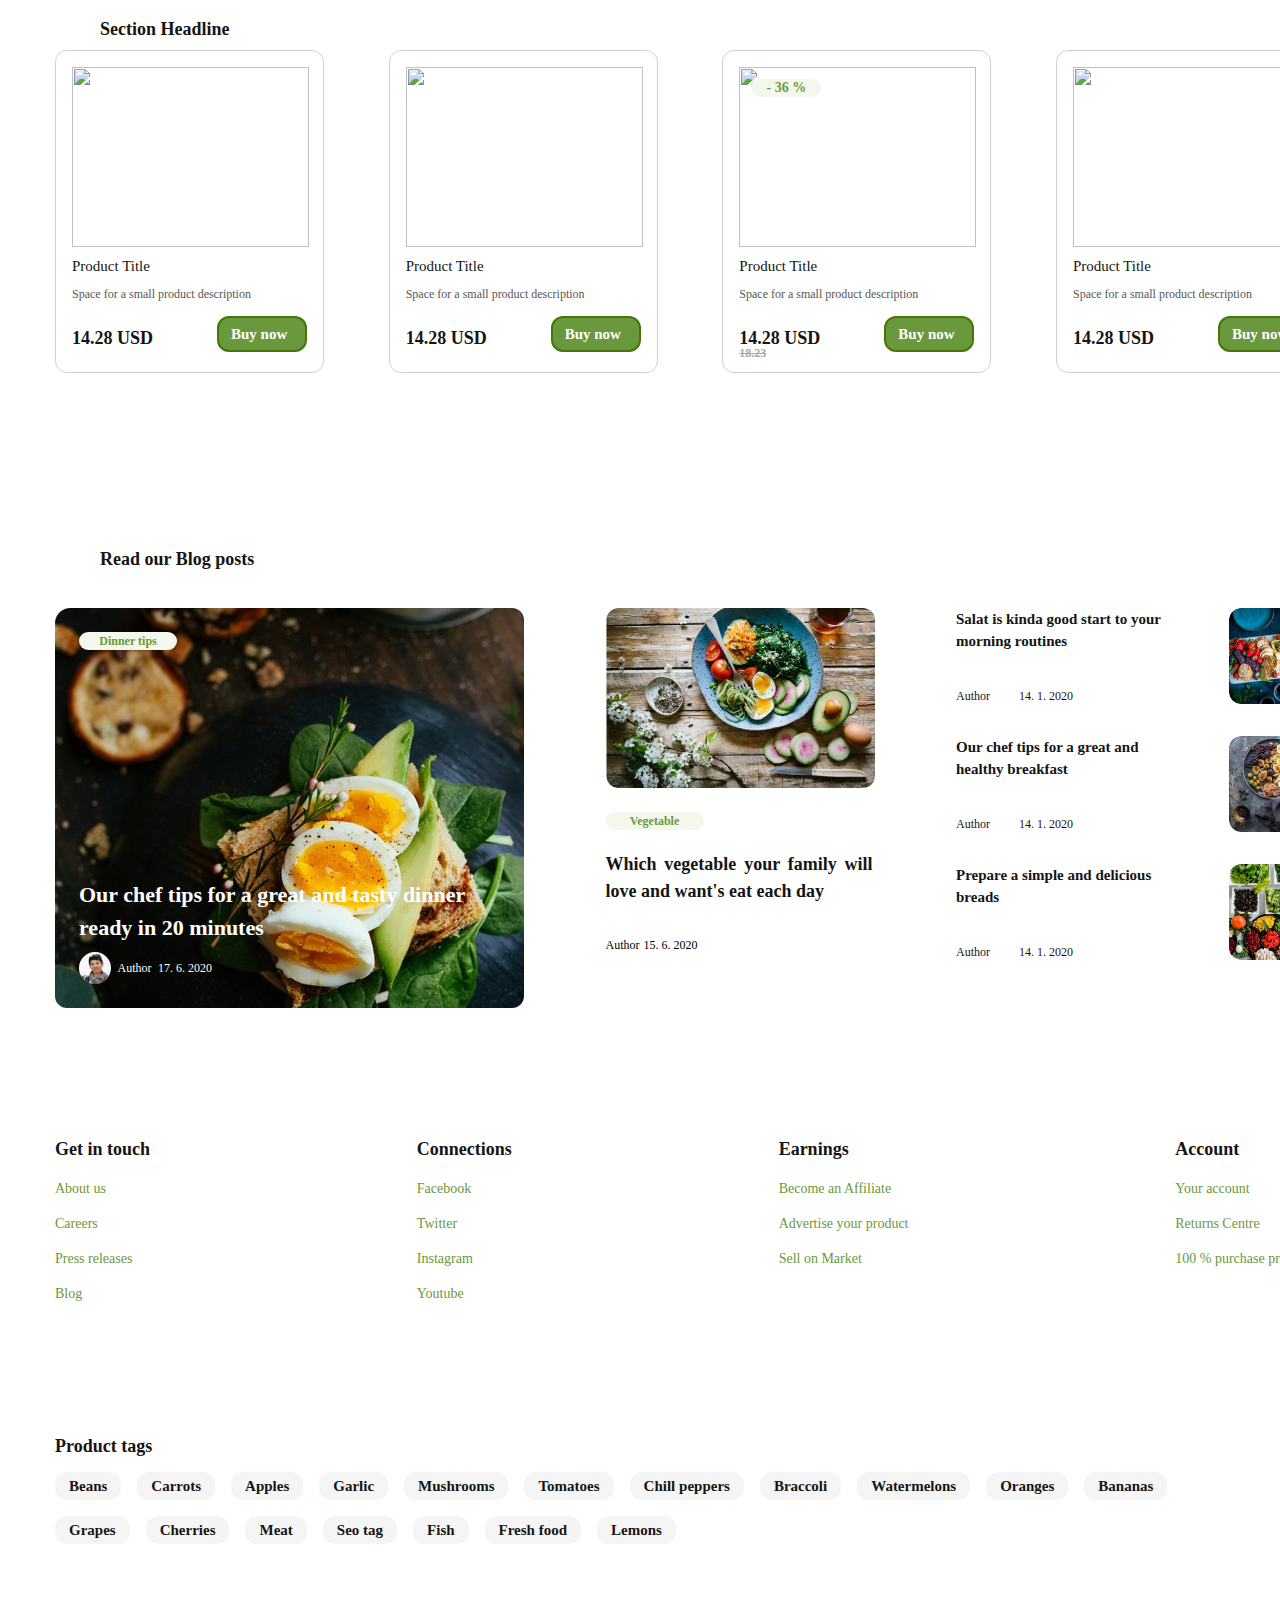
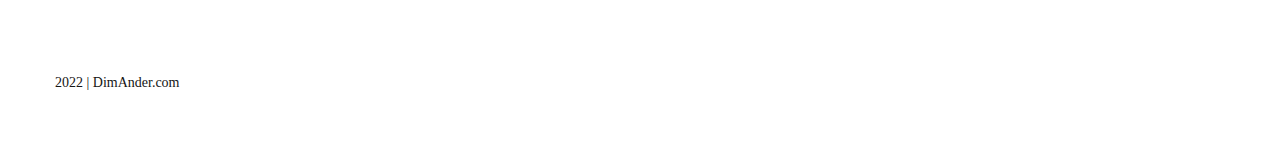
==== commit c8bc0738: "1 раздел" ====
--- a/index.html
+++ b/index.html
@@ -2,12 +2,12 @@
 <html lang="en">
 
 <head>
+    <title>Главная | Freshnesecom</title>
     <meta charset="UTF-8">
     <meta http-equiv="X-UA-Compatible" content="IE=edge">
     <meta name="viewport" content="width=device-width, initial-scale=1.0">
     <link rel="stylesheet" href="CSS/index.css">
     <link rel="stylesheet" href="CSS/font-awesome-4.7.0/css/font-awesome.min.css">
-    <title>Главная | Freshnesecom</title>
 </head>
 
 <body>
--- a/CSS/index.css
+++ b/CSS/index.css
@@ -1,3 +1,5 @@
+@import url("before1370.css") (max-width: 1230px) and (min-width: 769px);
+@import url("before768.css") (max-width: 768px) and (min-width: 365px);
 * {
   margin: 0;
 }
@@ -10,6 +12,8 @@
   display: -webkit-box;
   display: -ms-flexbox;
   display: flex;
+  -ms-flex-negative: 0;
+      flex-shrink: 0;
   -webkit-box-align: center;
       -ms-flex-align: center;
           align-items: center;
@@ -23,7 +27,7 @@
   background: #ffFFff;
   -webkit-box-shadow: 0px 2px 4px rgba(0, 0, 0, 0.15);
           box-shadow: 0px 2px 4px rgba(0, 0, 0, 0.15);
-  height: 3670.5px;
+  height: auto;
 }
 
 header {
@@ -47,6 +51,8 @@
   display: -webkit-box;
   display: -ms-flexbox;
   display: flex;
+  -ms-flex-negative: 0;
+      flex-shrink: 0;
   width: 1270px;
   height: 48px;
   margin-left: 55px;
@@ -68,6 +74,8 @@
   display: -webkit-box;
   display: -ms-flexbox;
   display: flex;
+  -ms-flex-negative: 0;
+      flex-shrink: 0;
   -webkit-box-pack: justify;
       -ms-flex-pack: justify;
           justify-content: space-between;
@@ -78,6 +86,8 @@
   display: -webkit-box;
   display: -ms-flexbox;
   display: flex;
+  -ms-flex-negative: 0;
+      flex-shrink: 0;
   -webkit-box-pack: justify;
       -ms-flex-pack: justify;
           justify-content: space-between;
@@ -93,6 +103,8 @@
   display: -webkit-box;
   display: -ms-flexbox;
   display: flex;
+  -ms-flex-negative: 0;
+      flex-shrink: 0;
   -webkit-box-align: center;
       -ms-flex-align: center;
           align-items: center;
@@ -106,6 +118,8 @@
   display: -webkit-box;
   display: -ms-flexbox;
   display: flex;
+  -ms-flex-negative: 0;
+      flex-shrink: 0;
   width: 500px;
   -webkit-box-pack: justify;
       -ms-flex-pack: justify;
@@ -145,6 +159,8 @@
   display: -webkit-box;
   display: -ms-flexbox;
   display: flex;
+  -ms-flex-negative: 0;
+      flex-shrink: 0;
   -webkit-box-pack: justify;
       -ms-flex-pack: justify;
           justify-content: space-between;
@@ -184,7 +200,7 @@
   background-color: RGBA(255, 255, 255, 0.7);
   visibility: hidden;
   position: absolute;
-  top: 80%;
+  top: 70%;
   left: -16px;
   list-style-type: none;
   height: auto;
@@ -198,6 +214,8 @@
   display: -webkit-box;
   display: -ms-flexbox;
   display: flex;
+  -ms-flex-negative: 0;
+      flex-shrink: 0;
   -webkit-box-align: center;
       -ms-flex-align: center;
           align-items: center;
@@ -219,7 +237,7 @@
 }
 
 .categ:hover li i {
-  color: #00ff00;
+  color: #11aa11;
 }
 
 .firstInfo {
@@ -230,6 +248,8 @@
   display: -webkit-box;
   display: -ms-flexbox;
   display: flex;
+  -ms-flex-negative: 0;
+      flex-shrink: 0;
   -webkit-box-pack: justify;
       -ms-flex-pack: justify;
           justify-content: space-between;
@@ -239,6 +259,8 @@
   display: -webkit-box;
   display: -ms-flexbox;
   display: flex;
+  -ms-flex-negative: 0;
+      flex-shrink: 0;
 }
 
 .categoryMenu {
@@ -248,6 +270,8 @@
   display: -webkit-box;
   display: -ms-flexbox;
   display: flex;
+  -ms-flex-negative: 0;
+      flex-shrink: 0;
   -webkit-box-orient: vertical;
   -webkit-box-direction: normal;
       -ms-flex-direction: column;
@@ -270,6 +294,8 @@
   display: -webkit-box;
   display: -ms-flexbox;
   display: flex;
+  -ms-flex-negative: 0;
+      flex-shrink: 0;
   margin-top: 8px;
   -webkit-box-orient: vertical;
   -webkit-box-direction: normal;
@@ -300,6 +326,8 @@
   display: -webkit-box;
   display: -ms-flexbox;
   display: flex;
+  -ms-flex-negative: 0;
+      flex-shrink: 0;
   -webkit-box-orient: horizontal;
   -webkit-box-direction: normal;
       -ms-flex-direction: row;
@@ -391,6 +419,8 @@
   display: -webkit-box;
   display: -ms-flexbox;
   display: flex;
+  -ms-flex-negative: 0;
+      flex-shrink: 0;
   -webkit-box-orient: horizontal;
   -webkit-box-direction: normal;
       -ms-flex-direction: row;
@@ -439,6 +469,8 @@
   display: -webkit-box;
   display: -ms-flexbox;
   display: flex;
+  -ms-flex-negative: 0;
+      flex-shrink: 0;
   -webkit-box-pack: justify;
       -ms-flex-pack: justify;
           justify-content: space-between;
@@ -448,6 +480,8 @@
   display: -webkit-box;
   display: -ms-flexbox;
   display: flex;
+  -ms-flex-negative: 0;
+      flex-shrink: 0;
   -webkit-box-orient: vertical;
   -webkit-box-direction: normal;
       -ms-flex-direction: column;
@@ -479,6 +513,8 @@
   display: -webkit-box;
   display: -ms-flexbox;
   display: flex;
+  -ms-flex-negative: 0;
+      flex-shrink: 0;
   -webkit-box-orient: horizontal;
   -webkit-box-direction: normal;
       -ms-flex-direction: row;
@@ -505,10 +541,27 @@
   color: #FFFFFF;
 }
 
+.product button:hover {
+  -webkit-transform: scale(1.011);
+          transform: scale(1.011);
+}
+
+.product button:hover:active {
+  -webkit-transform: scale(0.978);
+          transform: scale(0.978);
+}
+
+.product .wrapper {
+  width: 236px;
+  height: 45px;
+}
+
 .sale {
   display: -webkit-box;
   display: -ms-flexbox;
   display: flex;
+  -ms-flex-negative: 0;
+      flex-shrink: 0;
   -webkit-box-orient: horizontal;
   -webkit-box-direction: normal;
       -ms-flex-direction: row;
@@ -582,3 +635,491 @@
   bottom: 10px;
   left: 16px;
 }
+
+.sections {
+  position: relative;
+  display: -webkit-box;
+  display: -ms-flexbox;
+  display: flex;
+  -ms-flex-negative: 0;
+      flex-shrink: 0;
+  -webkit-box-pack: justify;
+      -ms-flex-pack: justify;
+          justify-content: space-between;
+  -webkit-box-align: center;
+      -ms-flex-align: center;
+          align-items: center;
+  width: 1270px;
+  height: 530px;
+  margin: 0px 55px 0px 55px;
+  background-color: #ffFFff;
+}
+
+.caption {
+  position: absolute;
+  display: block;
+  top: 70px;
+  left: 45px;
+  font-family: Poppins;
+  font-style: normal;
+  font-weight: 600;
+  font-size: 18px;
+  line-height: 27px;
+  color: #151515;
+}
+
+.blogs {
+  width: 1270px;
+  margin: 0px 55px 0px 55px;
+  padding-bottom: 64px;
+  -webkit-box-sizing: border-box;
+          box-sizing: border-box;
+  height: 596px;
+  position: relative;
+}
+
+.blogsWrapper {
+  display: -webkit-box;
+  display: -ms-flexbox;
+  display: flex;
+  -ms-flex-negative: 0;
+      flex-shrink: 0;
+  -webkit-box-align: start;
+      -ms-flex-align: start;
+          align-items: flex-start;
+  -webkit-box-pack: justify;
+      -ms-flex-pack: justify;
+          justify-content: space-between;
+  height: 400px;
+  width: 1270px;
+  position: absolute;
+  top: 132px;
+}
+
+.mainBlog {
+  background-image: url("../IMG/j-scrr7LqOc.jpg");
+  border-radius: 12px;
+  Width: 469px;
+  position: relative;
+  display: -webkit-box;
+  display: -ms-flexbox;
+  display: flex;
+  -ms-flex-negative: 0;
+      flex-shrink: 0;
+  -webkit-box-align: end;
+      -ms-flex-align: end;
+          align-items: flex-end;
+  Height: 400px;
+  padding: 24px;
+  -webkit-box-sizing: border-box;
+          box-sizing: border-box;
+}
+
+.mainBlog .type {
+  left: 24px;
+  top: 24px;
+}
+
+.type {
+  font-family: Poppins;
+  font-style: normal;
+  font-weight: 600;
+  font-size: 12px;
+  line-height: 18px;
+  color: #6A983C;
+  position: absolute;
+  display: -webkit-box;
+  display: -ms-flexbox;
+  display: flex;
+  -ms-flex-negative: 0;
+      flex-shrink: 0;
+  -webkit-box-orient: horizontal;
+  -webkit-box-direction: normal;
+      -ms-flex-direction: row;
+          flex-direction: row;
+  -webkit-box-align: center;
+      -ms-flex-align: center;
+          align-items: center;
+  -webkit-box-pack: center;
+      -ms-flex-pack: center;
+          justify-content: center;
+  padding: 0px 8px;
+  width: 82px;
+  height: 18px;
+  background: #F4F8EC;
+  border-radius: 12px;
+}
+
+.infoAboutProd {
+  Width: 421px;
+  display: -webkit-box;
+  display: -ms-flexbox;
+  display: flex;
+  -ms-flex-negative: 0;
+      flex-shrink: 0;
+  -webkit-box-orient: vertical;
+  -webkit-box-direction: normal;
+      -ms-flex-direction: column;
+          flex-direction: column;
+  -webkit-box-align: start;
+      -ms-flex-align: start;
+          align-items: flex-start;
+  -webkit-box-pack: justify;
+      -ms-flex-pack: justify;
+          justify-content: space-between;
+  Height: 106px;
+}
+
+.descriptionProd {
+  font-family: Poppins;
+  font-style: normal;
+  font-weight: 600;
+  font-size: 22px;
+  line-height: 33px;
+  color: #FFFFFF;
+}
+
+.userAvatar {
+  width: 32px;
+  height: 32px;
+  border-radius: 32px;
+}
+
+.userName {
+  font-family: Open Sans;
+  font-style: normal;
+  font-weight: normal;
+  font-size: 12px;
+  line-height: 16px;
+  color: #FFFFFF;
+}
+
+.infoAboutUser {
+  -ms-flex-wrap: nowrap;
+      flex-wrap: nowrap;
+  width: 156px;
+  height: 32px;
+  display: -webkit-box;
+  display: -ms-flexbox;
+  display: flex;
+  -ms-flex-negative: 0;
+      flex-shrink: 0;
+  -webkit-box-pack: justify;
+      -ms-flex-pack: justify;
+          justify-content: space-between;
+  -webkit-box-align: center;
+      -ms-flex-align: center;
+          align-items: center;
+}
+
+.date {
+  font-family: Open Sans;
+  font-style: normal;
+  font-weight: normal;
+  font-size: 12px;
+  line-height: 16px;
+  width: 77px;
+  color: #FFFFFF;
+}
+
+.avrBlog {
+  display: -webkit-box;
+  display: -ms-flexbox;
+  display: flex;
+  -ms-flex-negative: 0;
+      flex-shrink: 0;
+  -webkit-box-orient: vertical;
+  -webkit-box-direction: normal;
+      -ms-flex-direction: column;
+          flex-direction: column;
+  -webkit-box-pack: justify;
+      -ms-flex-pack: justify;
+          justify-content: space-between;
+  position: relative;
+  -webkit-box-align: start;
+      -ms-flex-align: start;
+          align-items: flex-start;
+  padding: 0px;
+  width: 269px;
+  background-color: #ffFFff;
+  height: 343px;
+}
+
+.avrBlog div[name='wraps'] {
+  height: 78px;
+  width: 40px;
+}
+
+.avrBlog img {
+  width: 269px;
+  height: 180px;
+  border-radius: 12px;
+}
+
+.avrBlog .infoBlock {
+  width: 267px;
+  height: 100px;
+  margin: 0px;
+}
+
+.avrBlog .descriptionProd {
+  color: #151515;
+  text-align: justify;
+  font-family: Poppins;
+  font-style: normal;
+  font-weight: 600;
+  font-size: 18px;
+  line-height: 27px;
+  display: -webkit-box;
+  display: -ms-flexbox;
+  display: flex;
+  -ms-flex-negative: 0;
+      flex-shrink: 0;
+  height: 84px;
+  -webkit-box-orient: vertical;
+  -webkit-box-direction: normal;
+      -ms-flex-direction: column;
+          flex-direction: column;
+  -webkit-box-pack: justify;
+      -ms-flex-pack: justify;
+          justify-content: space-between;
+  -webkit-box-align: start;
+      -ms-flex-align: start;
+          align-items: flex-start;
+}
+
+.avrBlog .userName,
+.avrBlog .date {
+  color: black;
+}
+
+.avrBlog .type {
+  top: 204px;
+}
+
+.smallWrap {
+  width: 369px;
+  height: 352px;
+  display: -webkit-box;
+  display: -ms-flexbox;
+  display: flex;
+  -ms-flex-negative: 0;
+      flex-shrink: 0;
+  -webkit-box-orient: vertical;
+  -webkit-box-direction: normal;
+      -ms-flex-direction: column;
+          flex-direction: column;
+  -webkit-box-pack: justify;
+      -ms-flex-pack: justify;
+          justify-content: space-between;
+}
+
+.smallWrap .smallBlog {
+  Width: 369px;
+  background-color: #ffFFff;
+  display: -webkit-box;
+  display: -ms-flexbox;
+  display: flex;
+  -ms-flex-negative: 0;
+      flex-shrink: 0;
+  -webkit-box-pack: justify;
+      -ms-flex-pack: justify;
+          justify-content: space-between;
+  Height: 96px;
+}
+
+.smallWrap .smallBlog .descriptionProd {
+  font-family: Poppins;
+  font-style: normal;
+  font-weight: 600;
+  font-size: 15px;
+  line-height: 22px;
+  color: #151515;
+  Width: 225px;
+  Height: 46px;
+}
+
+.smallWrap [name=wrapperForText] {
+  -webkit-box-ordinal-group: 2;
+      -ms-flex-order: 1;
+          order: 1;
+  display: -webkit-box;
+  display: -ms-flexbox;
+  display: flex;
+  -ms-flex-negative: 0;
+      flex-shrink: 0;
+  -webkit-box-orient: vertical;
+  -webkit-box-direction: normal;
+      -ms-flex-direction: column;
+          flex-direction: column;
+  -webkit-box-pack: justify;
+      -ms-flex-pack: justify;
+          justify-content: space-between;
+}
+
+.smallWrap [name=wrapperForText] [name=wrapperOfUserInfo] {
+  width: 140px;
+  display: -webkit-box;
+  display: -ms-flexbox;
+  display: flex;
+  -ms-flex-negative: 0;
+      flex-shrink: 0;
+  -webkit-box-pack: justify;
+      -ms-flex-pack: justify;
+          justify-content: space-between;
+}
+
+.smallWrap [name=wrapperForText] span {
+  font-family: Open Sans;
+  font-style: normal;
+  font-weight: normal;
+  font-size: 12px;
+  line-height: 16px;
+  color: #151515;
+}
+
+.smallWrap .prodLogo {
+  border-radius: 12px;
+  -webkit-box-ordinal-group: 3;
+      -ms-flex-order: 2;
+          order: 2;
+  width: 96px;
+  height: 96px;
+}
+
+footer {
+  width: 1270px;
+  height: 556px;
+  background-color: #ffFFff;
+  margin: 0px 55px 0px 55px;
+  padding: 64px 0px 64px 0px;
+  display: -webkit-box;
+  display: -ms-flexbox;
+  display: flex;
+  -ms-flex-negative: 0;
+      flex-shrink: 0;
+  -webkit-box-orient: vertical;
+  -webkit-box-direction: normal;
+      -ms-flex-direction: column;
+          flex-direction: column;
+  -webkit-box-pack: justify;
+      -ms-flex-pack: justify;
+          justify-content: space-between;
+  -webkit-box-align: start;
+      -ms-flex-align: start;
+          align-items: flex-start;
+}
+
+footer .productTags {
+  Width: 1194px;
+  Height: 111px;
+  background-color: #ffFFff;
+  position: relative;
+  display: -webkit-box;
+  display: -ms-flexbox;
+  display: flex;
+  -ms-flex-negative: 0;
+      flex-shrink: 0;
+  -webkit-box-align: end;
+      -ms-flex-align: end;
+          align-items: flex-end;
+}
+
+footer .productTags span {
+  position: absolute;
+  top: 0px;
+  left: 0px;
+  font-family: Poppins;
+  font-style: normal;
+  font-weight: 600;
+  font-size: 18px;
+  line-height: 27px;
+  color: #151515;
+}
+
+footer .productTags .tag {
+  padding: 5px 14px;
+  background: #F5F5F5;
+  border-radius: 12px;
+  font-family: Poppins;
+  font-style: normal;
+  font-weight: 600;
+  font-size: 15px;
+  line-height: 18px;
+  color: #151515;
+}
+
+footer .productTags .tags {
+  display: -webkit-box;
+  display: -ms-flexbox;
+  display: flex;
+  -ms-flex-wrap: wrap;
+      flex-wrap: wrap;
+  -webkit-box-pack: start;
+      -ms-flex-pack: start;
+          justify-content: flex-start;
+  gap: 16px;
+}
+
+footer .Contacts {
+  display: -webkit-box;
+  display: -ms-flexbox;
+  display: flex;
+  -ms-flex-negative: 0;
+      flex-shrink: 0;
+  -webkit-box-pack: justify;
+      -ms-flex-pack: justify;
+          justify-content: space-between;
+  width: 1270px;
+  height: 167px;
+}
+
+footer .Contacts section {
+  display: -webkit-box;
+  display: -ms-flexbox;
+  display: flex;
+  -ms-flex-negative: 0;
+      flex-shrink: 0;
+  -webkit-box-orient: vertical;
+  -webkit-box-direction: normal;
+      -ms-flex-direction: column;
+          flex-direction: column;
+  -webkit-box-pack: justify;
+      -ms-flex-pack: justify;
+          justify-content: space-between;
+  height: 167px;
+}
+
+footer .Contacts section:nth-child(3), footer .Contacts section:nth-child(4) {
+  height: 132px;
+}
+
+footer .Contacts section a {
+  display: block;
+  height: 19px;
+  font-family: Open Sans;
+  font-style: normal;
+  font-weight: normal;
+  font-size: 14px;
+  line-height: 19px;
+  text-decoration: none;
+  color: #6A983C;
+}
+
+footer .Contacts section .contactTitle {
+  font-family: Poppins;
+  font-style: normal;
+  font-weight: 600;
+  font-size: 18px;
+  line-height: 27px;
+  color: #151515;
+}
+
+footer .producer {
+  font-family: Open Sans;
+  font-style: normal;
+  font-weight: normal;
+  font-size: 14px;
+  line-height: 19px;
+  color: #151515;
+}
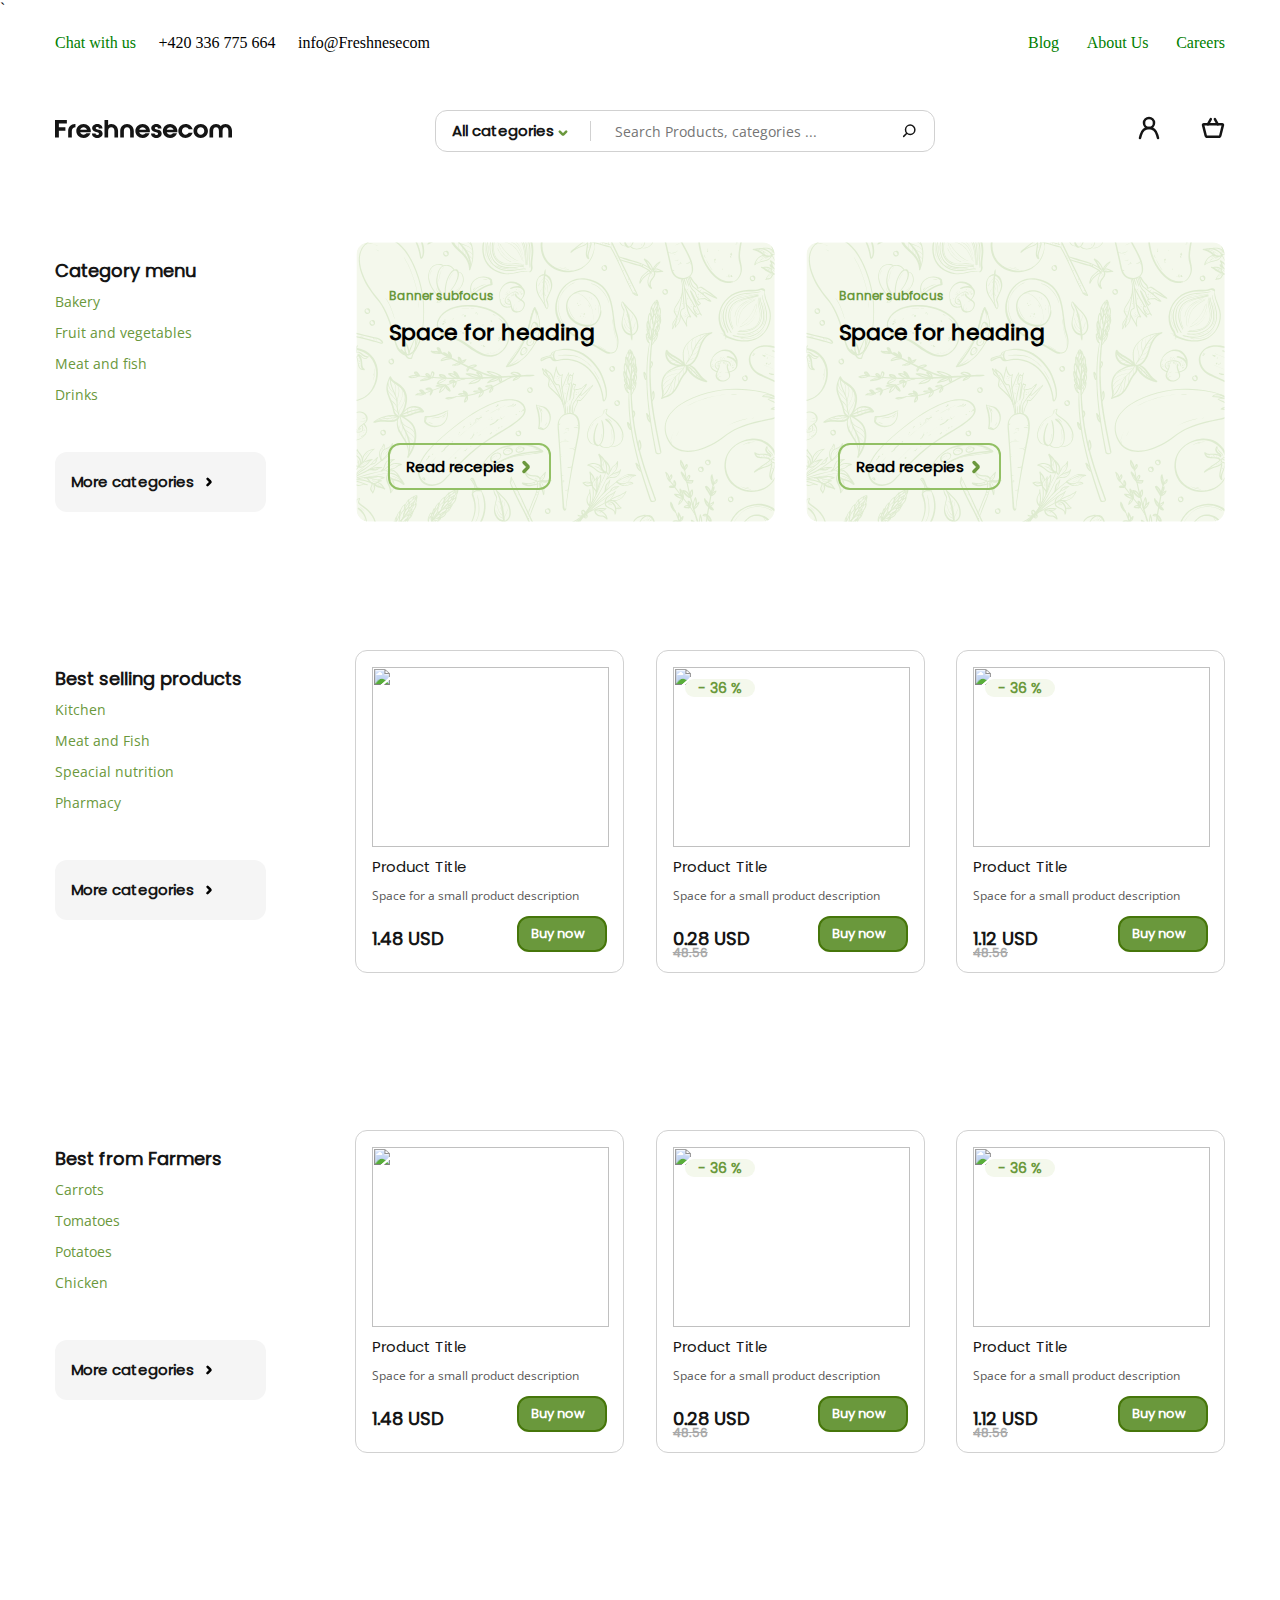
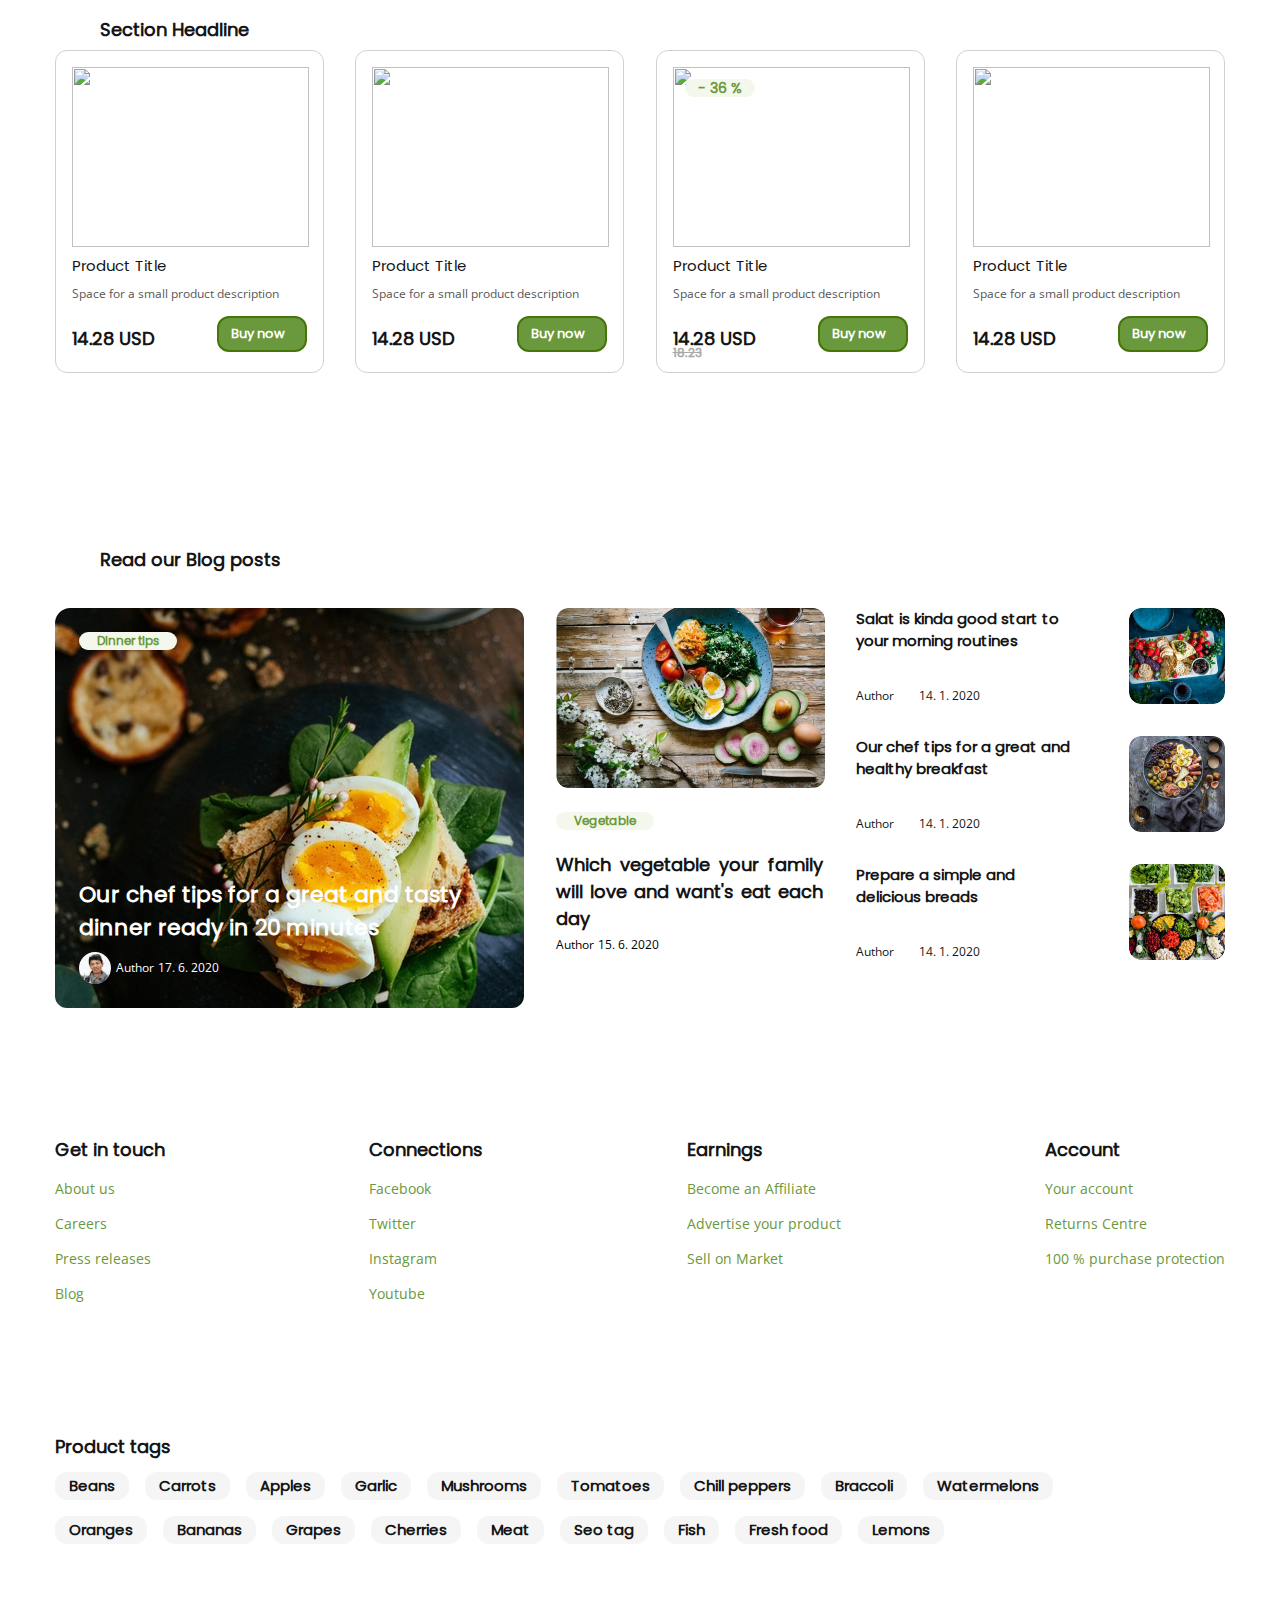
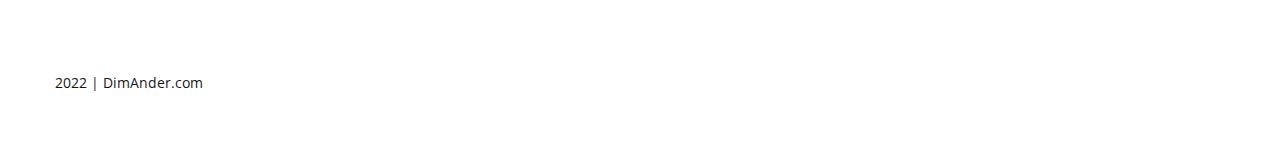
==== commit 524d2a30: "1 и 2 раздел | Добавлена мобильная версия на главный сайт" ====
--- a/index.html
+++ b/index.html
@@ -13,6 +13,7 @@
 <body>
     <main>
         <header>
+            `
             <div class="info">
                 <div class="contacts">
                     <span class="greenInfo">Chat with us</span>
--- a/CSS/index.css
+++ b/CSS/index.css
@@ -1,5 +1,15 @@
 @import url("before1370.css") (max-width: 1230px) and (min-width: 769px);
-@import url("before768.css") (max-width: 768px) and (min-width: 365px);
+@import url("indexXR414.css") (max-width: 769px) and (min-width: 165px);
+@font-face {
+  font-family: 'Poppins';
+  src: url("Fonts/Poppins/Poppins-Regular.ttf");
+}
+
+@font-face {
+  font-family: 'Open Sans';
+  src: url("Fonts/Open_Sans/OpenSans-Regular.ttf");
+}
+
 * {
   margin: 0;
 }
@@ -23,13 +33,17 @@
           flex-direction: column;
   padding: 0px;
   margin: 0px auto;
-  width: 1380px;
+  width: 1280px;
   background: #ffFFff;
   -webkit-box-shadow: 0px 2px 4px rgba(0, 0, 0, 0.15);
           box-shadow: 0px 2px 4px rgba(0, 0, 0, 0.15);
   height: auto;
 }
 
+main .burger {
+  display: none;
+}
+
 header {
   display: -webkit-box;
   display: -ms-flexbox;
@@ -38,7 +52,7 @@
   -webkit-box-direction: normal;
       -ms-flex-direction: column;
           flex-direction: column;
-  Width: 1380px;
+  Width: 1280px;
   Height: 178px;
   -webkit-box-sizing: border-box;
           box-sizing: border-box;
@@ -53,7 +67,7 @@
   display: flex;
   -ms-flex-negative: 0;
       flex-shrink: 0;
-  width: 1270px;
+  width: 1170px;
   height: 48px;
   margin-left: 55px;
   padding: 16px 0 16px 0;
@@ -96,7 +110,7 @@
 .forUser {
   margin-left: 55px;
   background-color: #ffFFff;
-  Width: 1270px;
+  Width: 1170px;
   Height: 130px;
   -webkit-box-sizing: border-box;
           box-sizing: border-box;
@@ -151,7 +165,7 @@
   Font-family: Open Sans;
   font-size: 14px;
   font-weight: 400;
-  background-color: 1380px;
+  background-color: 1280px;
   border: 0px solid white;
 }
 
@@ -243,7 +257,7 @@
 .firstInfo {
   margin: 64px 55px 64px 55px;
   background-color: #ffFFff;
-  Width: 1270px;
+  Width: 1170px;
   Height: 280px;
   display: -webkit-box;
   display: -ms-flexbox;
@@ -393,10 +407,11 @@
 
 .headingRec span:first-child {
   top: 45px;
-  width: 100px;
+  width: 120px;
   left: 33px;
   display: block;
   font-family: Poppins;
+  color: #6A983C;
   font-style: normal;
   font-weight: 600;
   font-size: 12px;
@@ -465,7 +480,7 @@
 .products {
   margin: 64px 55px 64px 55px;
   height: 352px;
-  width: 1270px;
+  width: 1170px;
   display: -webkit-box;
   display: -ms-flexbox;
   display: flex;
@@ -536,7 +551,7 @@
   font-family: Poppins;
   font-style: normal;
   font-weight: bold;
-  font-size: 15px;
+  font-size: 13px;
   line-height: 22px;
   color: #FFFFFF;
 }
@@ -649,7 +664,7 @@
   -webkit-box-align: center;
       -ms-flex-align: center;
           align-items: center;
-  width: 1270px;
+  width: 1170px;
   height: 530px;
   margin: 0px 55px 0px 55px;
   background-color: #ffFFff;
@@ -669,7 +684,7 @@
 }
 
 .blogs {
-  width: 1270px;
+  width: 1170px;
   margin: 0px 55px 0px 55px;
   padding-bottom: 64px;
   -webkit-box-sizing: border-box;
@@ -691,7 +706,7 @@
       -ms-flex-pack: justify;
           justify-content: space-between;
   height: 400px;
-  width: 1270px;
+  width: 1170px;
   position: absolute;
   top: 132px;
 }
@@ -988,7 +1003,7 @@
 }
 
 footer {
-  width: 1270px;
+  width: 1170px;
   height: 556px;
   background-color: #ffFFff;
   margin: 0px 55px 0px 55px;
@@ -1011,7 +1026,7 @@
 }
 
 footer .productTags {
-  Width: 1194px;
+  Width: 1094px;
   Height: 111px;
   background-color: #ffFFff;
   position: relative;
@@ -1070,7 +1085,7 @@
   -webkit-box-pack: justify;
       -ms-flex-pack: justify;
           justify-content: space-between;
-  width: 1270px;
+  width: 1170px;
   height: 167px;
 }
 
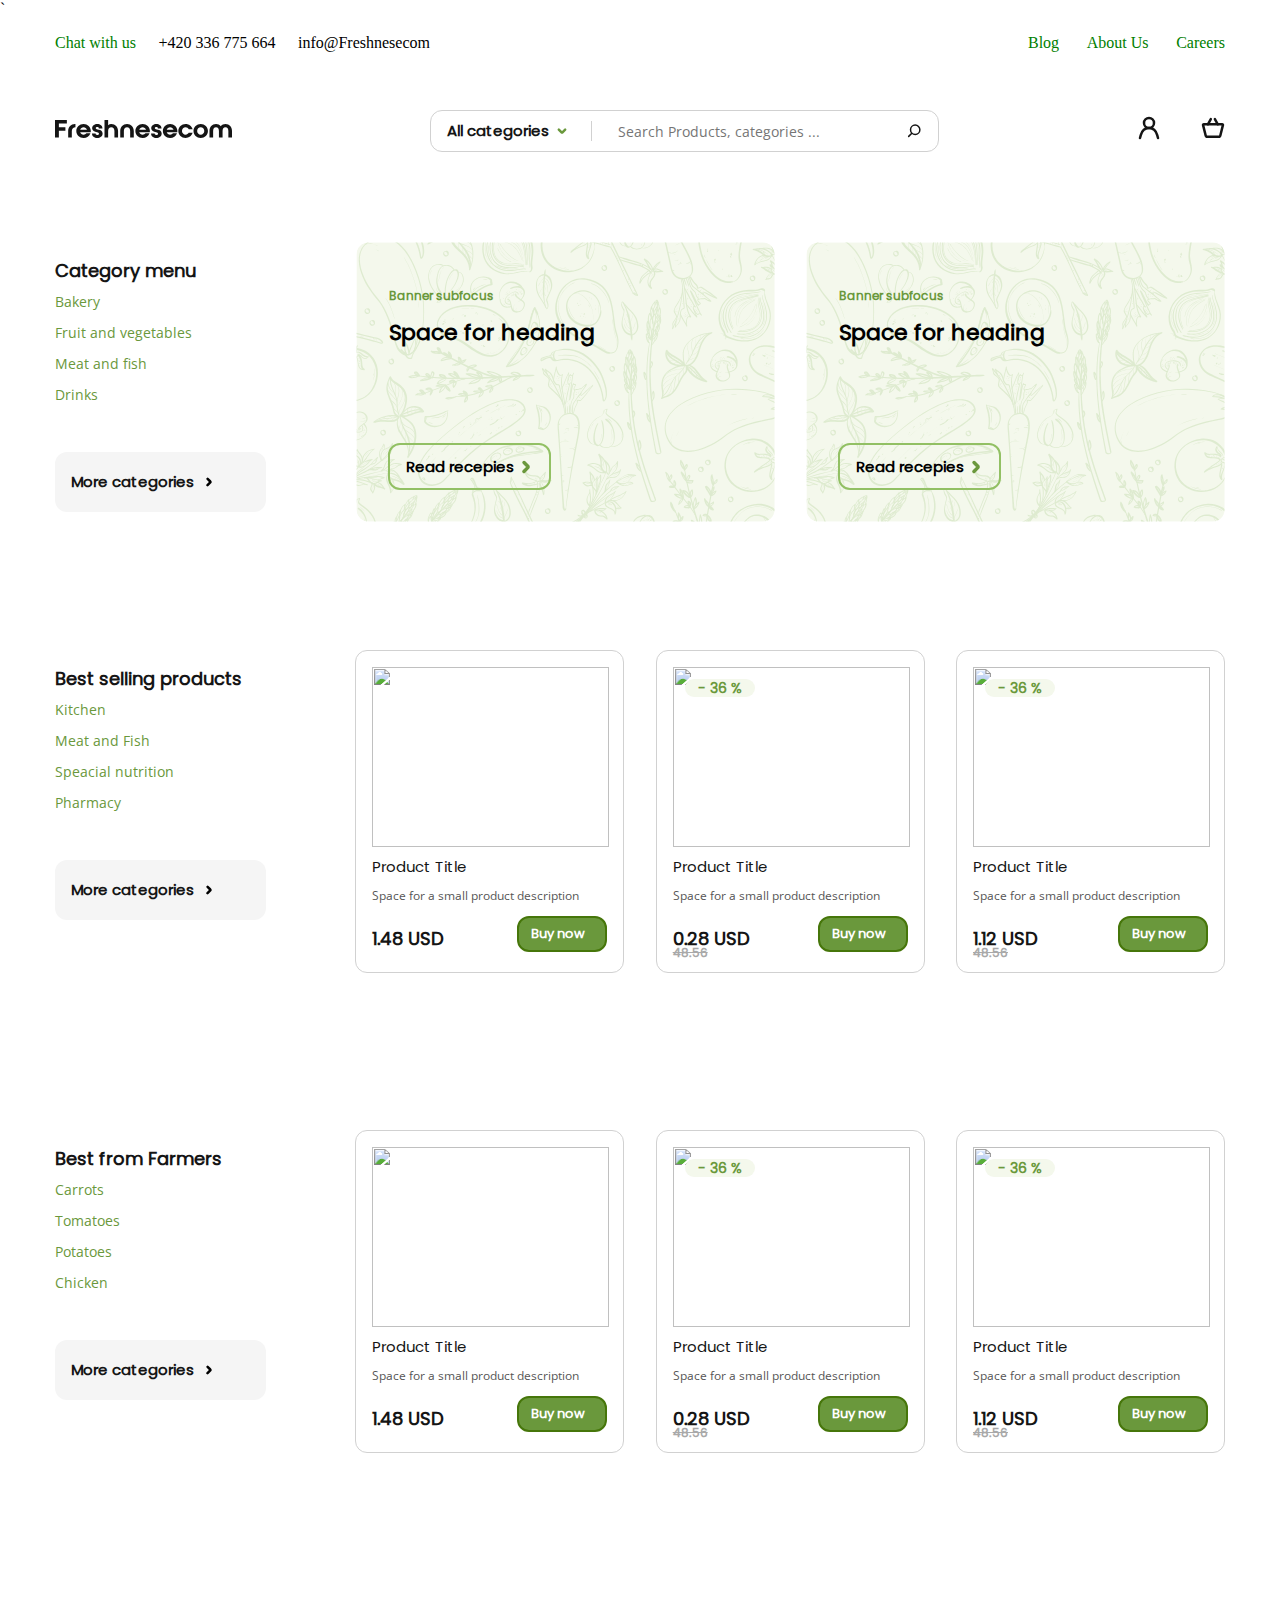
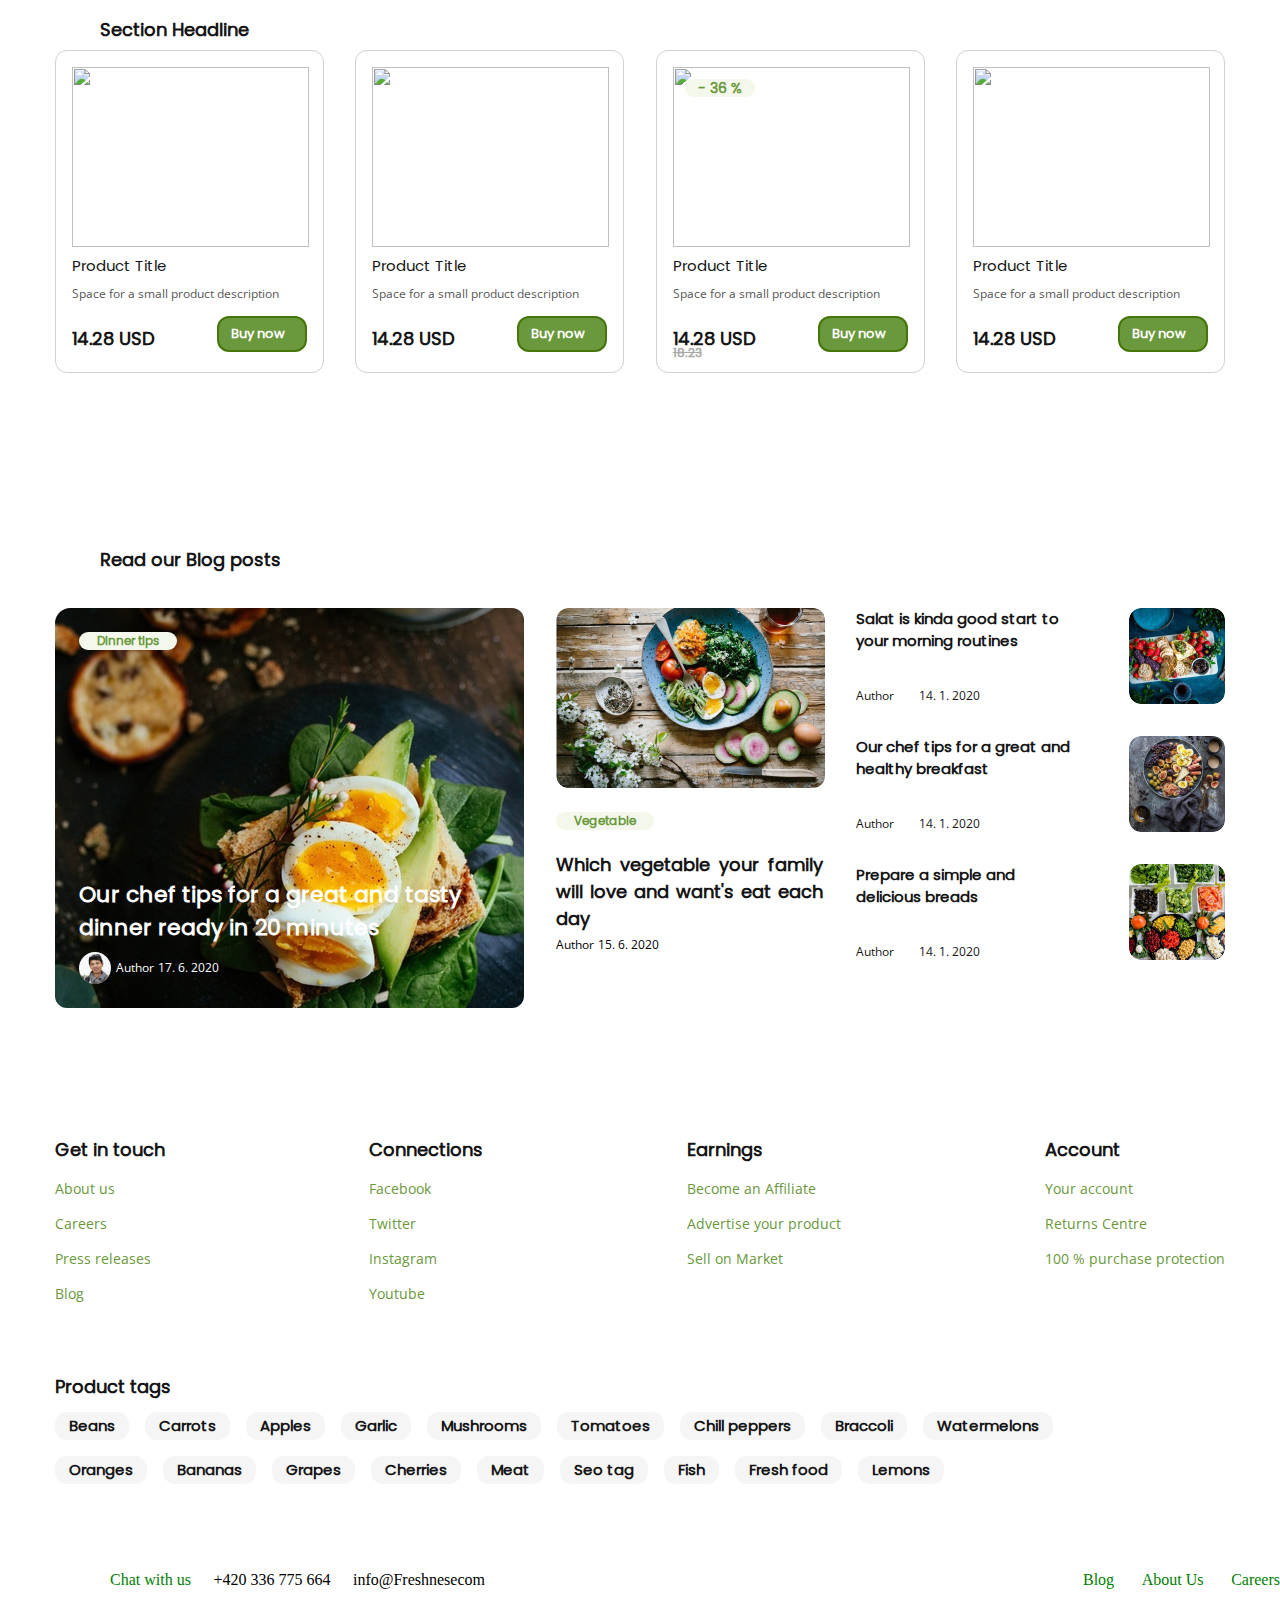
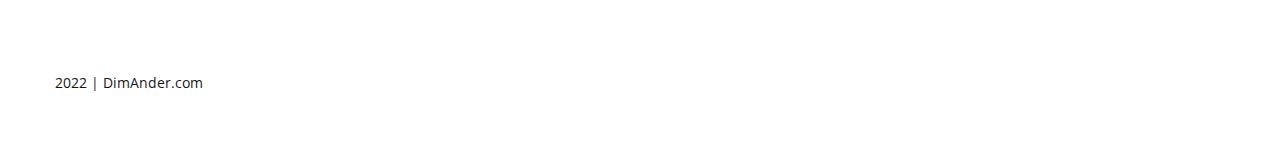
==== commit 77ff1ac1: "Catalogies are ready" ====
--- a/index.html
+++ b/index.html
@@ -32,33 +32,21 @@
                 </div>
                 <div class="research">
                     <div class="categories">
-                        <span class="allCateg">All categories</span>
-                        <img src="IMG/categories.svg" alt="arrow">
-                        <ul class="wrapperCateg">
-                            <a href="#" class="categ">
-                                <div style="height: 20px;"></div>
-                            </a>
-                            <a href="#" class="categ">
-                                <li><i class="fa fa-hand-o-right" aria-hidden="true"></i>Bakery</li>
-                            </a>
-                            <a href="#" class="categ">
-                                <li><i class="fa fa-hand-o-right" aria-hidden="true"></i>Fruit and Vegetables</li>
-                            </a>
-                            <a href="#" class="categ">
-                                <li><i class="fa fa-hand-o-right" aria-hidden="true"></i>Meat and fish</li>
-                            </a>
-                            <a href="#" class="categ">
-                                <li><i class="fa fa-hand-o-right" aria-hidden="true"></i>Drinks</li>
-                            </a>
-                            <a href="#" class="categ">
-                                <li><i class="fa fa-hand-o-right" aria-hidden="true"></i>Kitchen</li>
-                            </a>
-                            <a href="#" class="categ">
-                                <li><i class="fa fa-hand-o-right" aria-hidden="true"></i>Special nutrition</li>
-                            </a>
-                            <a href="#" class="categ">
-                                <li><i class="fa fa-hand-o-right" aria-hidden="true"></i>Baby</li>
-                            </a>
+                        <span class="contentCat">
+                            All categories
+                        </span>
+                        <img src="IMG/categories.svg" alt="">
+                        <ul class="menuWrap">
+                            <li class="space">
+                                jj
+                            </li>
+                            <div class="pointsWrap">
+                                <li class="pointMenu"><a href="#">Fruit and Vegetables</a></li>
+                                <li class="pointMenu"><a href="#">Meat and Fish</a></li>
+                                <li class="pointMenu"><a href="#">Tomatoes</a></li>
+                                <li class="pointMenu"><a href="#">Special nutrition</a></li>
+                                <li class="pointMenu"><a href="#">Carrots</a></li>
+                            </div>
                         </ul>
                     </div>
                     <img src="IMG/stick.svg" alt="stick">
@@ -78,7 +66,7 @@
                     <a href="#" class="food">
                         <li>Bakery</li>
                     </a>
-                    <a href="#" class="food">
+                    <a href="category.html" class="food">
                         <li>Fruit and vegetables</li>
                     </a>
                     <a href="#" class="food">
@@ -392,6 +380,18 @@
                     <div class="tag">Lemons</div>
                 </div>
             </div>
+            <div class="info">
+                <div class="contacts">
+                    <span class="greenInfo">Chat with us</span>
+                    <span>+420 336 775 664</span>
+                    <span>info@Freshnesecom</span>
+                </div>
+                <div class="otherInfo">
+                    <a href="#"><span class="greenInfo">Blog</span></a>
+                    <a href="#"><span class="greenInfo">About Us</span></a>
+                    <a href="#"><span class="greenInfo">Careers</span></a>
+                </div>
+            </div>
             <span class="producer">2022 | DimAnder.com</span>
         </footer>
     </main>
--- a/CSS/index.css
+++ b/CSS/index.css
@@ -18,65 +18,44 @@
   text-decoration: none;
 }
 
+.info {
+  display: block;
+}
+
 main {
-  display: -webkit-box;
-  display: -ms-flexbox;
-  display: flex;
-  -ms-flex-negative: 0;
-      flex-shrink: 0;
-  -webkit-box-align: center;
-      -ms-flex-align: center;
-          align-items: center;
-  -webkit-box-orient: vertical;
-  -webkit-box-direction: normal;
-      -ms-flex-direction: column;
-          flex-direction: column;
+  display: flex;
+  flex-shrink: 0;
+  align-items: center;
+  flex-direction: column;
   padding: 0px;
   margin: 0px auto;
   width: 1280px;
   background: #ffFFff;
-  -webkit-box-shadow: 0px 2px 4px rgba(0, 0, 0, 0.15);
-          box-shadow: 0px 2px 4px rgba(0, 0, 0, 0.15);
+  box-shadow: 0px 2px 4px rgba(0, 0, 0, 0.15);
   height: auto;
 }
 
-main .burger {
-  display: none;
-}
-
 header {
-  display: -webkit-box;
-  display: -ms-flexbox;
-  display: flex;
-  -webkit-box-orient: vertical;
-  -webkit-box-direction: normal;
-      -ms-flex-direction: column;
-          flex-direction: column;
+  display: flex;
+  flex-direction: column;
   Width: 1280px;
   Height: 178px;
-  -webkit-box-sizing: border-box;
-          box-sizing: border-box;
+  box-sizing: border-box;
   Padding: 0px 0px 0px 0px;
   mix-blend-mode: through;
   background-color: #ffFFff;
 }
 
 .info {
-  display: -webkit-box;
-  display: -ms-flexbox;
-  display: flex;
-  -ms-flex-negative: 0;
-      flex-shrink: 0;
+  display: flex;
+  flex-shrink: 0;
   width: 1170px;
   height: 48px;
   margin-left: 55px;
   padding: 16px 0 16px 0;
-  -webkit-box-sizing: border-box;
-          box-sizing: border-box;
-  background-color: #ffFFff;
-  -webkit-box-pack: justify;
-      -ms-flex-pack: justify;
-          justify-content: space-between;
+  box-sizing: border-box;
+  background-color: #ffFFff;
+  justify-content: space-between;
 }
 
 .greenInfo {
@@ -85,26 +64,16 @@
 
 .contacts {
   width: 375px;
-  display: -webkit-box;
-  display: -ms-flexbox;
-  display: flex;
-  -ms-flex-negative: 0;
-      flex-shrink: 0;
-  -webkit-box-pack: justify;
-      -ms-flex-pack: justify;
-          justify-content: space-between;
+  display: flex;
+  flex-shrink: 0;
+  justify-content: space-between;
 }
 
 .otherInfo {
   width: 197px;
-  display: -webkit-box;
-  display: -ms-flexbox;
-  display: flex;
-  -ms-flex-negative: 0;
-      flex-shrink: 0;
-  -webkit-box-pack: justify;
-      -ms-flex-pack: justify;
-          justify-content: space-between;
+  display: flex;
+  flex-shrink: 0;
+  justify-content: space-between;
 }
 
 .forUser {
@@ -112,51 +81,127 @@
   background-color: #ffFFff;
   Width: 1170px;
   Height: 130px;
-  -webkit-box-sizing: border-box;
-          box-sizing: border-box;
-  display: -webkit-box;
-  display: -ms-flexbox;
-  display: flex;
-  -ms-flex-negative: 0;
-      flex-shrink: 0;
-  -webkit-box-align: center;
-      -ms-flex-align: center;
-          align-items: center;
-  -webkit-box-pack: justify;
-      -ms-flex-pack: justify;
-          justify-content: space-between;
+  box-sizing: border-box;
+  display: flex;
+  flex-shrink: 0;
+  align-items: center;
+  justify-content: space-between;
   mix-blend-mode: through;
 }
 
 .research {
-  display: -webkit-box;
-  display: -ms-flexbox;
-  display: flex;
-  -ms-flex-negative: 0;
-      flex-shrink: 0;
-  width: 500px;
-  -webkit-box-pack: justify;
-      -ms-flex-pack: justify;
-          justify-content: space-between;
+  display: flex;
+  flex-shrink: 0;
+  width: auto;
+  gap: 24px;
+  justify-content: space-between;
   height: 42px;
   border: 1px solid #D1D1D1;
-  -webkit-box-sizing: border-box;
-          box-sizing: border-box;
-  border-radius: 12px;
-  -webkit-box-align: center;
-      -ms-flex-align: center;
-          align-items: center;
+  box-sizing: border-box;
+  border-radius: 12px;
+  align-items: center;
   padding: 0px 16px 0 16px;
 }
 
-.allCateg {
-  font-family: Poppins;
-  font-style: normal;
-  font-weight: bold;
+.categories {
+  width: auto;
+  position: relative;
+  display: flex;
+  gap: 8px;
+}
+
+.categories .contentCat {
+  font-family: 'Poppins';
+  font-style: normal;
+  font-weight: 700;
   font-size: 15px;
-  height: 42px;
   line-height: 22px;
   color: #151515;
+}
+
+.categories img {
+  transition: transform .21s linear;
+}
+
+.categories:hover img {
+  transform: rotate(-180deg);
+}
+
+.categories:hover .menuWrap {
+  list-style-type: none;
+  position: absolute;
+  padding: 4px 8px 4px 8px;
+  display: flex;
+  visibility: visible;
+  flex-direction: column;
+  gap: 9px;
+  z-index: 20;
+  top: 0%;
+  width: 143px;
+  left: -24px;
+}
+
+.categories:hover .menuWrap .space {
+  height: 100px;
+  background-color: #151515;
+  width: 100px;
+}
+
+.categories:hover .menuWrap .pointsWrap {
+  display: flex;
+  height: auto;
+  width: 100%;
+  gap: 8px;
+  flex-direction: column;
+  border-radius: 5px;
+  padding: 8px;
+  border: 1px solid #d2d2d2;
+  backdrop-filter: blur(4px);
+  background-color: RGBA(93%, 93%, 93%, 0.09);
+}
+
+.categories:hover .menuWrap .pointsWrap li {
+  height: 20px;
+}
+
+.categories:hover .menuWrap .pointsWrap li:hover {
+  background-color: RGBA(2%, 70%, 2%, 0.35);
+  border-radius: 3px;
+}
+
+.categories:hover .menuWrap .pointsWrap li a:enabled,
+.categories:hover .menuWrap .pointsWrap li a {
+  font-family: 'Poppins';
+  font-size: 12px;
+  color: #151515;
+}
+
+.categories .menuWrap {
+  list-style-type: none;
+  position: absolute;
+  padding: 4px 8px 4px 8px;
+  transition: top .05s linear;
+  visibility: hidden;
+  flex-direction: column;
+  gap: 9px;
+  z-index: 20;
+  top: 1000%;
+  width: 216px;
+  left: -16px;
+}
+
+.categories .menuWrap .space {
+  height: 100px;
+  width: 100px;
+  visibility: hidden;
+}
+
+.categories .menuWrap .pointsWrap {
+  display: flex;
+  height: auto;
+  width: auto;
+  gap: 8px;
+  flex-direction: column;
 }
 
 .search {
@@ -167,17 +212,13 @@
   font-weight: 400;
   background-color: 1280px;
   border: 0px solid white;
+  outline: none;
 }
 
 .prof_and_basket {
-  display: -webkit-box;
-  display: -ms-flexbox;
-  display: flex;
-  -ms-flex-negative: 0;
-      flex-shrink: 0;
-  -webkit-box-pack: justify;
-      -ms-flex-pack: justify;
-          justify-content: space-between;
+  display: flex;
+  flex-shrink: 0;
+  justify-content: space-between;
   width: 88px;
   height: 31px;
 }
@@ -187,112 +228,29 @@
   height: 24px;
 }
 
-.categories {
-  position: relative;
-}
-
-.categories img {
-  -webkit-transition: -webkit-transform 0.15s linear;
-  transition: -webkit-transform 0.15s linear;
-  transition: transform 0.15s linear;
-  transition: transform 0.15s linear, -webkit-transform 0.15s linear;
-}
-
-.categories:hover .wrapperCateg {
-  visibility: visible;
-  z-index: 5;
-}
-
-.categories:hover img[alt="arrow"] {
-  -webkit-transform: rotate(-180deg);
-          transform: rotate(-180deg);
-}
-
-.wrapperCateg {
-  -webkit-backdrop-filter: blur(4px);
-          backdrop-filter: blur(4px);
-  background-color: RGBA(255, 255, 255, 0.7);
-  visibility: hidden;
-  position: absolute;
-  top: 70%;
-  left: -16px;
-  list-style-type: none;
-  height: auto;
-  padding: 0px;
-  -webkit-box-sizing: border-box;
-          box-sizing: border-box;
-  width: 145px;
-}
-
-.categ li {
-  display: -webkit-box;
-  display: -ms-flexbox;
-  display: flex;
-  -ms-flex-negative: 0;
-      flex-shrink: 0;
-  -webkit-box-align: center;
-      -ms-flex-align: center;
-          align-items: center;
-  width: 145px;
-  height: 20px;
-  padding: 4px 3px 4px 3px;
-  color: #151515;
-  font-size: 15px;
-}
-
-.categ li i {
-  color: red;
-  font-weight: bold;
-  width: 20px;
-}
-
-.categ:hover li {
-  background-color: RGBA(244, 244, 244, 0.8);
-}
-
-.categ:hover li i {
-  color: #11aa11;
-}
-
 .firstInfo {
   margin: 64px 55px 64px 55px;
   background-color: #ffFFff;
   Width: 1170px;
   Height: 280px;
-  display: -webkit-box;
-  display: -ms-flexbox;
-  display: flex;
-  -ms-flex-negative: 0;
-      flex-shrink: 0;
-  -webkit-box-pack: justify;
-      -ms-flex-pack: justify;
-          justify-content: space-between;
+  display: flex;
+  flex-shrink: 0;
+  justify-content: space-between;
 }
 
 nav {
-  display: -webkit-box;
-  display: -ms-flexbox;
-  display: flex;
-  -ms-flex-negative: 0;
-      flex-shrink: 0;
+  display: flex;
+  flex-shrink: 0;
 }
 
 .categoryMenu {
   margin: 14.5px 0px 14.5px 0px;
   Width: 269px;
   Height: 251px;
-  display: -webkit-box;
-  display: -ms-flexbox;
-  display: flex;
-  -ms-flex-negative: 0;
-      flex-shrink: 0;
-  -webkit-box-orient: vertical;
-  -webkit-box-direction: normal;
-      -ms-flex-direction: column;
-          flex-direction: column;
-  -webkit-box-pack: justify;
-      -ms-flex-pack: justify;
-          justify-content: space-between;
+  display: flex;
+  flex-shrink: 0;
+  flex-direction: column;
+  justify-content: space-between;
 }
 
 .Menu {
@@ -305,22 +263,12 @@
 }
 
 ul {
-  display: -webkit-box;
-  display: -ms-flexbox;
-  display: flex;
-  -ms-flex-negative: 0;
-      flex-shrink: 0;
+  display: flex;
+  flex-shrink: 0;
   margin-top: 8px;
-  -webkit-box-orient: vertical;
-  -webkit-box-direction: normal;
-      -ms-flex-direction: column;
-          flex-direction: column;
-  -webkit-box-align: start;
-      -ms-flex-align: start;
-          align-items: flex-start;
-  -webkit-box-pack: justify;
-      -ms-flex-pack: justify;
-          justify-content: space-between;
+  flex-direction: column;
+  align-items: flex-start;
+  justify-content: space-between;
   gap: 7px;
   padding: 0px;
   width: 269px;
@@ -337,18 +285,10 @@
 }
 
 .more {
-  display: -webkit-box;
-  display: -ms-flexbox;
-  display: flex;
-  -ms-flex-negative: 0;
-      flex-shrink: 0;
-  -webkit-box-orient: horizontal;
-  -webkit-box-direction: normal;
-      -ms-flex-direction: row;
-          flex-direction: row;
-  -webkit-box-align: center;
-      -ms-flex-align: center;
-          align-items: center;
+  display: flex;
+  flex-shrink: 0;
+  flex-direction: row;
+  align-items: center;
   padding: 6px 16px;
   position: static;
   width: 179px;
@@ -357,16 +297,10 @@
   bottom: 0px;
   background: #F5F5F5;
   border-radius: 12px;
-  -webkit-box-flex: 0;
-      -ms-flex: none;
-          flex: none;
-  -webkit-box-ordinal-group: 2;
-      -ms-flex-order: 1;
-          order: 1;
-  -ms-flex-item-align: start;
-      align-self: flex-start;
-  -ms-flex-positive: 0;
-      flex-grow: 0;
+  flex: none;
+  order: 1;
+  align-self: flex-start;
+  flex-grow: 0;
   margin: 48px 0px;
   font-family: Poppins;
   font-style: normal;
@@ -378,8 +312,7 @@
 
 .more svg {
   margin-left: 10px;
-  -webkit-transform: rotate(-90deg);
-          transform: rotate(-90deg);
+  transform: rotate(-90deg);
 }
 
 .more svg path {
@@ -431,18 +364,10 @@
 
 .headingRec .readRec {
   z-index: 20;
-  display: -webkit-box;
-  display: -ms-flexbox;
-  display: flex;
-  -ms-flex-negative: 0;
-      flex-shrink: 0;
-  -webkit-box-orient: horizontal;
-  -webkit-box-direction: normal;
-      -ms-flex-direction: row;
-          flex-direction: row;
-  -webkit-box-align: center;
-      -ms-flex-align: center;
-          align-items: center;
+  display: flex;
+  flex-shrink: 0;
+  flex-direction: row;
+  align-items: center;
   padding: 12px 16px;
   position: absolute;
   bottom: 32px;
@@ -450,69 +375,48 @@
   width: 163px;
   height: 47px;
   border: 2px solid #92C064;
-  -webkit-box-sizing: border-box;
-          box-sizing: border-box;
+  box-sizing: border-box;
   border-radius: 12px;
   font-family: Poppins;
   font-style: normal;
   font-weight: bold;
   font-size: 15px;
   line-height: 22px;
-  -webkit-box-pack: justify;
-      -ms-flex-pack: justify;
-          justify-content: space-between;
+  justify-content: space-between;
 }
 
 .headingRec .readRec img {
   width: 14px;
   height: 14px;
-  -webkit-transform: rotate(-90deg);
-          transform: rotate(-90deg);
+  transform: rotate(-90deg);
   position: relative;
 }
 
 .headingRec .readRec:hover {
   background-color: RGBA(255, 255, 255, 0.75);
-  -webkit-backdrop-filter: blur(1px);
-          backdrop-filter: blur(1px);
+  backdrop-filter: blur(1px);
 }
 
 .products {
   margin: 64px 55px 64px 55px;
   height: 352px;
   width: 1170px;
-  display: -webkit-box;
-  display: -ms-flexbox;
-  display: flex;
-  -ms-flex-negative: 0;
-      flex-shrink: 0;
-  -webkit-box-pack: justify;
-      -ms-flex-pack: justify;
-          justify-content: space-between;
+  display: flex;
+  flex-shrink: 0;
+  justify-content: space-between;
 }
 
 .product {
-  display: -webkit-box;
-  display: -ms-flexbox;
-  display: flex;
-  -ms-flex-negative: 0;
-      flex-shrink: 0;
-  -webkit-box-orient: vertical;
-  -webkit-box-direction: normal;
-      -ms-flex-direction: column;
-          flex-direction: column;
-  -webkit-box-pack: justify;
-      -ms-flex-pack: justify;
-          justify-content: space-between;
-  -webkit-box-align: start;
-      -ms-flex-align: start;
-          align-items: flex-start;
+  display: flex;
+  flex-shrink: 0;
+  flex-direction: column;
+  justify-content: space-between;
+  align-items: flex-start;
   padding: 16px;
   width: 269px;
   position: relative;
   border: 1px solid #D1D1D1;
-  -webkit-box-sizing: border-box;
-          box-sizing: border-box;
+  box-sizing: border-box;
   border-radius: 12px;
   height: 323px;
   background-color: #ffFFff;
@@ -525,18 +429,10 @@
 }
 
 .product button {
-  display: -webkit-box;
-  display: -ms-flexbox;
-  display: flex;
-  -ms-flex-negative: 0;
-      flex-shrink: 0;
-  -webkit-box-orient: horizontal;
-  -webkit-box-direction: normal;
-      -ms-flex-direction: row;
-          flex-direction: row;
-  -webkit-box-align: center;
-      -ms-flex-align: center;
-          align-items: center;
+  display: flex;
+  flex-shrink: 0;
+  flex-direction: row;
+  align-items: center;
   padding: 12px;
   position: absolute;
   width: 90px;
@@ -545,8 +441,7 @@
   bottom: 20px;
   background: #6A983C;
   border: 2px solid #46760A;
-  -webkit-box-sizing: border-box;
-          box-sizing: border-box;
+  box-sizing: border-box;
   border-radius: 12px;
   font-family: Poppins;
   font-style: normal;
@@ -557,13 +452,11 @@
 }
 
 .product button:hover {
-  -webkit-transform: scale(1.011);
-          transform: scale(1.011);
+  transform: scale(1.011);
 }
 
 .product button:hover:active {
-  -webkit-transform: scale(0.978);
-          transform: scale(0.978);
+  transform: scale(0.978);
 }
 
 .product .wrapper {
@@ -572,21 +465,11 @@
 }
 
 .sale {
-  display: -webkit-box;
-  display: -ms-flexbox;
-  display: flex;
-  -ms-flex-negative: 0;
-      flex-shrink: 0;
-  -webkit-box-orient: horizontal;
-  -webkit-box-direction: normal;
-      -ms-flex-direction: row;
-          flex-direction: row;
-  -webkit-box-align: center;
-      -ms-flex-align: center;
-          align-items: center;
-  -webkit-box-pack: center;
-      -ms-flex-pack: center;
-          justify-content: center;
+  display: flex;
+  flex-shrink: 0;
+  flex-direction: row;
+  align-items: center;
+  justify-content: center;
   padding: 0px 8px;
   position: absolute;
   width: 54px;
@@ -643,8 +526,7 @@
   font-weight: 600;
   font-size: 12px;
   line-height: 18px;
-  -webkit-text-decoration-line: line-through;
-          text-decoration-line: line-through;
+  text-decoration-line: line-through;
   color: #A9A9A9;
   position: absolute;
   bottom: 10px;
@@ -653,17 +535,10 @@
 
 .sections {
   position: relative;
-  display: -webkit-box;
-  display: -ms-flexbox;
-  display: flex;
-  -ms-flex-negative: 0;
-      flex-shrink: 0;
-  -webkit-box-pack: justify;
-      -ms-flex-pack: justify;
-          justify-content: space-between;
-  -webkit-box-align: center;
-      -ms-flex-align: center;
-          align-items: center;
+  display: flex;
+  flex-shrink: 0;
+  justify-content: space-between;
+  align-items: center;
   width: 1170px;
   height: 530px;
   margin: 0px 55px 0px 55px;
@@ -687,24 +562,16 @@
   width: 1170px;
   margin: 0px 55px 0px 55px;
   padding-bottom: 64px;
-  -webkit-box-sizing: border-box;
-          box-sizing: border-box;
+  box-sizing: border-box;
   height: 596px;
   position: relative;
 }
 
 .blogsWrapper {
-  display: -webkit-box;
-  display: -ms-flexbox;
-  display: flex;
-  -ms-flex-negative: 0;
-      flex-shrink: 0;
-  -webkit-box-align: start;
-      -ms-flex-align: start;
-          align-items: flex-start;
-  -webkit-box-pack: justify;
-      -ms-flex-pack: justify;
-          justify-content: space-between;
+  display: flex;
+  flex-shrink: 0;
+  align-items: flex-start;
+  justify-content: space-between;
   height: 400px;
   width: 1170px;
   position: absolute;
@@ -716,18 +583,12 @@
   border-radius: 12px;
   Width: 469px;
   position: relative;
-  display: -webkit-box;
-  display: -ms-flexbox;
-  display: flex;
-  -ms-flex-negative: 0;
-      flex-shrink: 0;
-  -webkit-box-align: end;
-      -ms-flex-align: end;
-          align-items: flex-end;
+  display: flex;
+  flex-shrink: 0;
+  align-items: flex-end;
   Height: 400px;
   padding: 24px;
-  -webkit-box-sizing: border-box;
-          box-sizing: border-box;
+  box-sizing: border-box;
 }
 
 .mainBlog .type {
@@ -743,21 +604,11 @@
   line-height: 18px;
   color: #6A983C;
   position: absolute;
-  display: -webkit-box;
-  display: -ms-flexbox;
-  display: flex;
-  -ms-flex-negative: 0;
-      flex-shrink: 0;
-  -webkit-box-orient: horizontal;
-  -webkit-box-direction: normal;
-      -ms-flex-direction: row;
-          flex-direction: row;
-  -webkit-box-align: center;
-      -ms-flex-align: center;
-          align-items: center;
-  -webkit-box-pack: center;
-      -ms-flex-pack: center;
-          justify-content: center;
+  display: flex;
+  flex-shrink: 0;
+  flex-direction: row;
+  align-items: center;
+  justify-content: center;
   padding: 0px 8px;
   width: 82px;
   height: 18px;
@@ -767,21 +618,11 @@
 
 .infoAboutProd {
   Width: 421px;
-  display: -webkit-box;
-  display: -ms-flexbox;
-  display: flex;
-  -ms-flex-negative: 0;
-      flex-shrink: 0;
-  -webkit-box-orient: vertical;
-  -webkit-box-direction: normal;
-      -ms-flex-direction: column;
-          flex-direction: column;
-  -webkit-box-align: start;
-      -ms-flex-align: start;
-          align-items: flex-start;
-  -webkit-box-pack: justify;
-      -ms-flex-pack: justify;
-          justify-content: space-between;
+  display: flex;
+  flex-shrink: 0;
+  flex-direction: column;
+  align-items: flex-start;
+  justify-content: space-between;
   Height: 106px;
 }
 
@@ -810,21 +651,13 @@
 }
 
 .infoAboutUser {
-  -ms-flex-wrap: nowrap;
-      flex-wrap: nowrap;
+  flex-wrap: nowrap;
   width: 156px;
   height: 32px;
-  display: -webkit-box;
-  display: -ms-flexbox;
-  display: flex;
-  -ms-flex-negative: 0;
-      flex-shrink: 0;
-  -webkit-box-pack: justify;
-      -ms-flex-pack: justify;
-          justify-content: space-between;
-  -webkit-box-align: center;
-      -ms-flex-align: center;
-          align-items: center;
+  display: flex;
+  flex-shrink: 0;
+  justify-content: space-between;
+  align-items: center;
 }
 
 .date {
@@ -838,22 +671,12 @@
 }
 
 .avrBlog {
-  display: -webkit-box;
-  display: -ms-flexbox;
-  display: flex;
-  -ms-flex-negative: 0;
-      flex-shrink: 0;
-  -webkit-box-orient: vertical;
-  -webkit-box-direction: normal;
-      -ms-flex-direction: column;
-          flex-direction: column;
-  -webkit-box-pack: justify;
-      -ms-flex-pack: justify;
-          justify-content: space-between;
+  display: flex;
+  flex-shrink: 0;
+  flex-direction: column;
+  justify-content: space-between;
   position: relative;
-  -webkit-box-align: start;
-      -ms-flex-align: start;
-          align-items: flex-start;
+  align-items: flex-start;
   padding: 0px;
   width: 269px;
   background-color: #ffFFff;
@@ -885,22 +708,12 @@
   font-weight: 600;
   font-size: 18px;
   line-height: 27px;
-  display: -webkit-box;
-  display: -ms-flexbox;
-  display: flex;
-  -ms-flex-negative: 0;
-      flex-shrink: 0;
+  display: flex;
+  flex-shrink: 0;
   height: 84px;
-  -webkit-box-orient: vertical;
-  -webkit-box-direction: normal;
-      -ms-flex-direction: column;
-          flex-direction: column;
-  -webkit-box-pack: justify;
-      -ms-flex-pack: justify;
-          justify-content: space-between;
-  -webkit-box-align: start;
-      -ms-flex-align: start;
-          align-items: flex-start;
+  flex-direction: column;
+  justify-content: space-between;
+  align-items: flex-start;
 }
 
 .avrBlog .userName,
@@ -915,31 +728,18 @@
 .smallWrap {
   width: 369px;
   height: 352px;
-  display: -webkit-box;
-  display: -ms-flexbox;
-  display: flex;
-  -ms-flex-negative: 0;
-      flex-shrink: 0;
-  -webkit-box-orient: vertical;
-  -webkit-box-direction: normal;
-      -ms-flex-direction: column;
-          flex-direction: column;
-  -webkit-box-pack: justify;
-      -ms-flex-pack: justify;
-          justify-content: space-between;
+  display: flex;
+  flex-shrink: 0;
+  flex-direction: column;
+  justify-content: space-between;
 }
 
 .smallWrap .smallBlog {
   Width: 369px;
   background-color: #ffFFff;
-  display: -webkit-box;
-  display: -ms-flexbox;
-  display: flex;
-  -ms-flex-negative: 0;
-      flex-shrink: 0;
-  -webkit-box-pack: justify;
-      -ms-flex-pack: justify;
-          justify-content: space-between;
+  display: flex;
+  flex-shrink: 0;
+  justify-content: space-between;
   Height: 96px;
 }
 
@@ -955,33 +755,18 @@
 }
 
 .smallWrap [name=wrapperForText] {
-  -webkit-box-ordinal-group: 2;
-      -ms-flex-order: 1;
-          order: 1;
-  display: -webkit-box;
-  display: -ms-flexbox;
-  display: flex;
-  -ms-flex-negative: 0;
-      flex-shrink: 0;
-  -webkit-box-orient: vertical;
-  -webkit-box-direction: normal;
-      -ms-flex-direction: column;
-          flex-direction: column;
-  -webkit-box-pack: justify;
-      -ms-flex-pack: justify;
-          justify-content: space-between;
+  order: 1;
+  display: flex;
+  flex-shrink: 0;
+  flex-direction: column;
+  justify-content: space-between;
 }
 
 .smallWrap [name=wrapperForText] [name=wrapperOfUserInfo] {
   width: 140px;
-  display: -webkit-box;
-  display: -ms-flexbox;
-  display: flex;
-  -ms-flex-negative: 0;
-      flex-shrink: 0;
-  -webkit-box-pack: justify;
-      -ms-flex-pack: justify;
-          justify-content: space-between;
+  display: flex;
+  flex-shrink: 0;
+  justify-content: space-between;
 }
 
 .smallWrap [name=wrapperForText] span {
@@ -995,9 +780,7 @@
 
 .smallWrap .prodLogo {
   border-radius: 12px;
-  -webkit-box-ordinal-group: 3;
-      -ms-flex-order: 2;
-          order: 2;
+  order: 2;
   width: 96px;
   height: 96px;
 }
@@ -1008,21 +791,11 @@
   background-color: #ffFFff;
   margin: 0px 55px 0px 55px;
   padding: 64px 0px 64px 0px;
-  display: -webkit-box;
-  display: -ms-flexbox;
-  display: flex;
-  -ms-flex-negative: 0;
-      flex-shrink: 0;
-  -webkit-box-orient: vertical;
-  -webkit-box-direction: normal;
-      -ms-flex-direction: column;
-          flex-direction: column;
-  -webkit-box-pack: justify;
-      -ms-flex-pack: justify;
-          justify-content: space-between;
-  -webkit-box-align: start;
-      -ms-flex-align: start;
-          align-items: flex-start;
+  display: flex;
+  flex-shrink: 0;
+  flex-direction: column;
+  justify-content: space-between;
+  align-items: flex-start;
 }
 
 footer .productTags {
@@ -1030,14 +803,9 @@
   Height: 111px;
   background-color: #ffFFff;
   position: relative;
-  display: -webkit-box;
-  display: -ms-flexbox;
-  display: flex;
-  -ms-flex-negative: 0;
-      flex-shrink: 0;
-  -webkit-box-align: end;
-      -ms-flex-align: end;
-          align-items: flex-end;
+  display: flex;
+  flex-shrink: 0;
+  align-items: flex-end;
 }
 
 footer .productTags span {
@@ -1065,43 +833,25 @@
 }
 
 footer .productTags .tags {
-  display: -webkit-box;
-  display: -ms-flexbox;
-  display: flex;
-  -ms-flex-wrap: wrap;
-      flex-wrap: wrap;
-  -webkit-box-pack: start;
-      -ms-flex-pack: start;
-          justify-content: flex-start;
+  display: flex;
+  flex-wrap: wrap;
+  justify-content: flex-start;
   gap: 16px;
 }
 
 footer .Contacts {
-  display: -webkit-box;
-  display: -ms-flexbox;
-  display: flex;
-  -ms-flex-negative: 0;
-      flex-shrink: 0;
-  -webkit-box-pack: justify;
-      -ms-flex-pack: justify;
-          justify-content: space-between;
+  display: flex;
+  flex-shrink: 0;
+  justify-content: space-between;
   width: 1170px;
   height: 167px;
 }
 
 footer .Contacts section {
-  display: -webkit-box;
-  display: -ms-flexbox;
-  display: flex;
-  -ms-flex-negative: 0;
-      flex-shrink: 0;
-  -webkit-box-orient: vertical;
-  -webkit-box-direction: normal;
-      -ms-flex-direction: column;
-          flex-direction: column;
-  -webkit-box-pack: justify;
-      -ms-flex-pack: justify;
-          justify-content: space-between;
+  display: flex;
+  flex-shrink: 0;
+  flex-direction: column;
+  justify-content: space-between;
   height: 167px;
 }
 
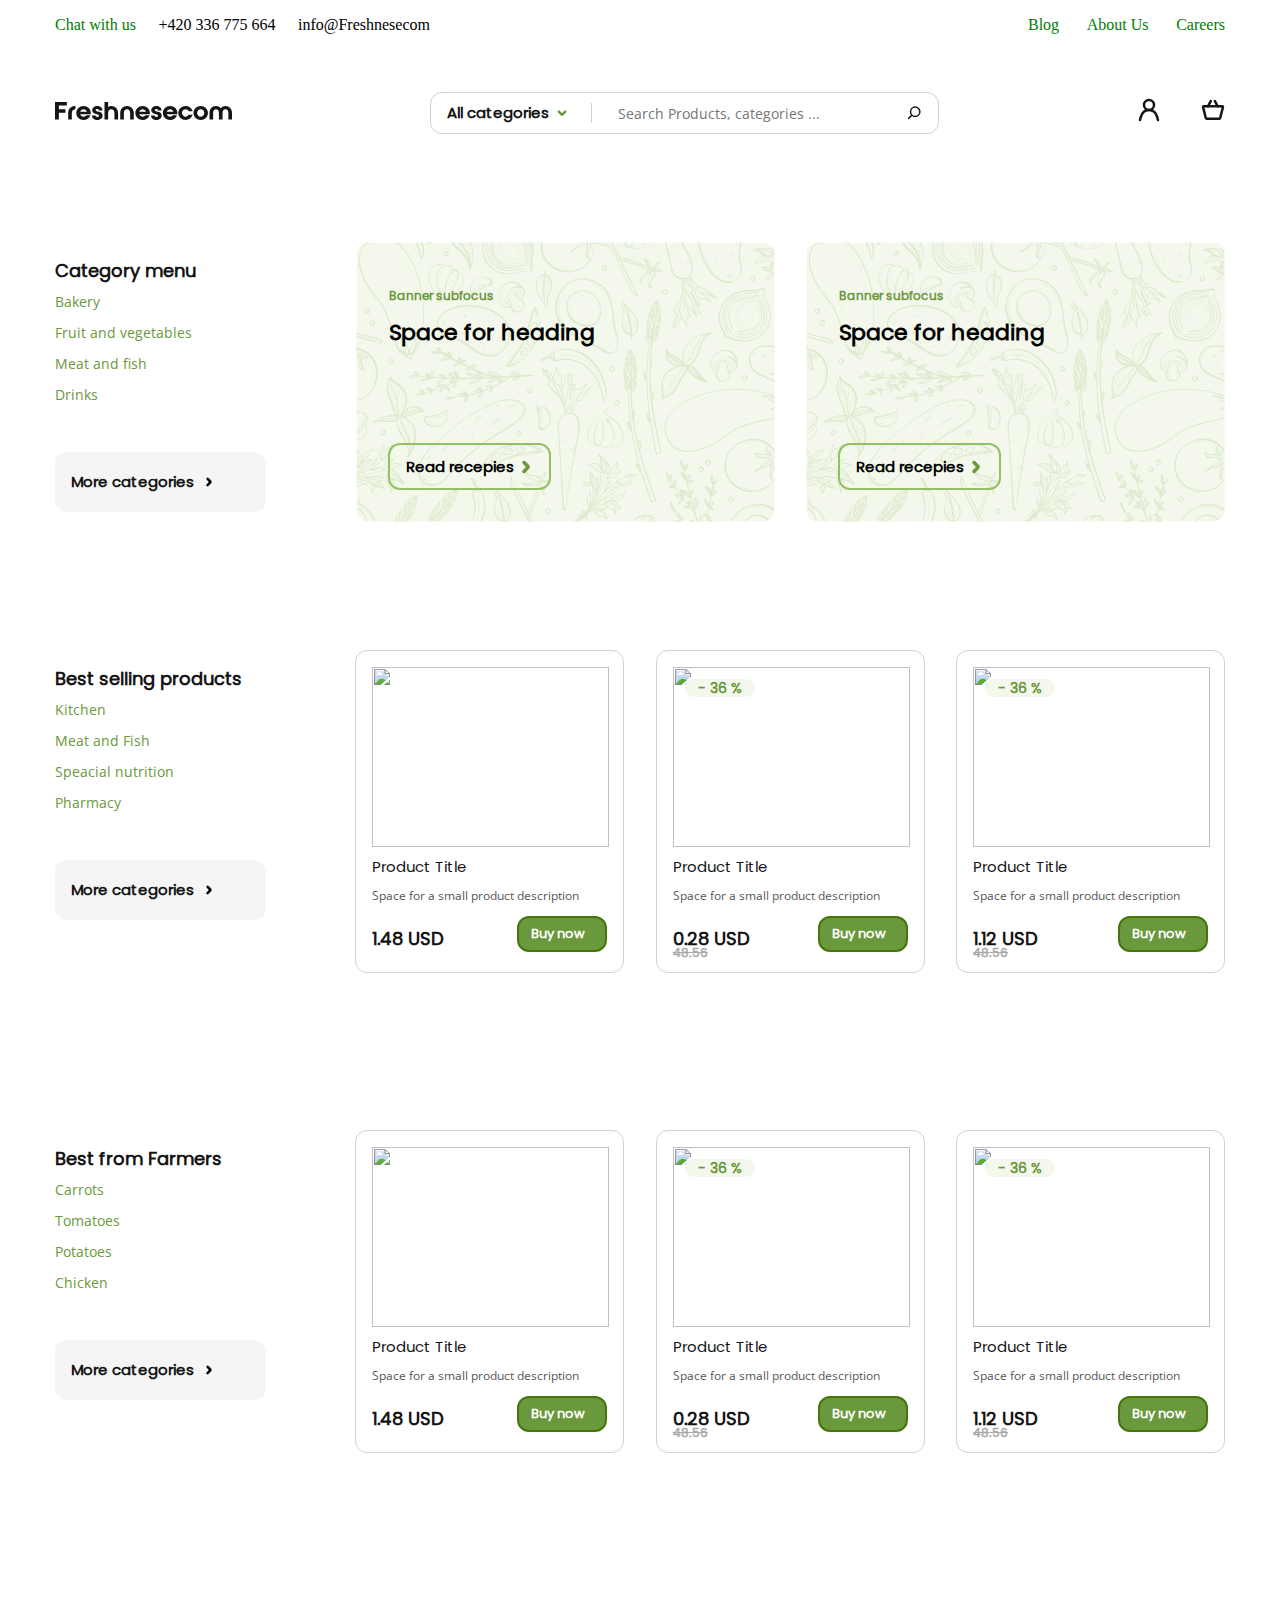
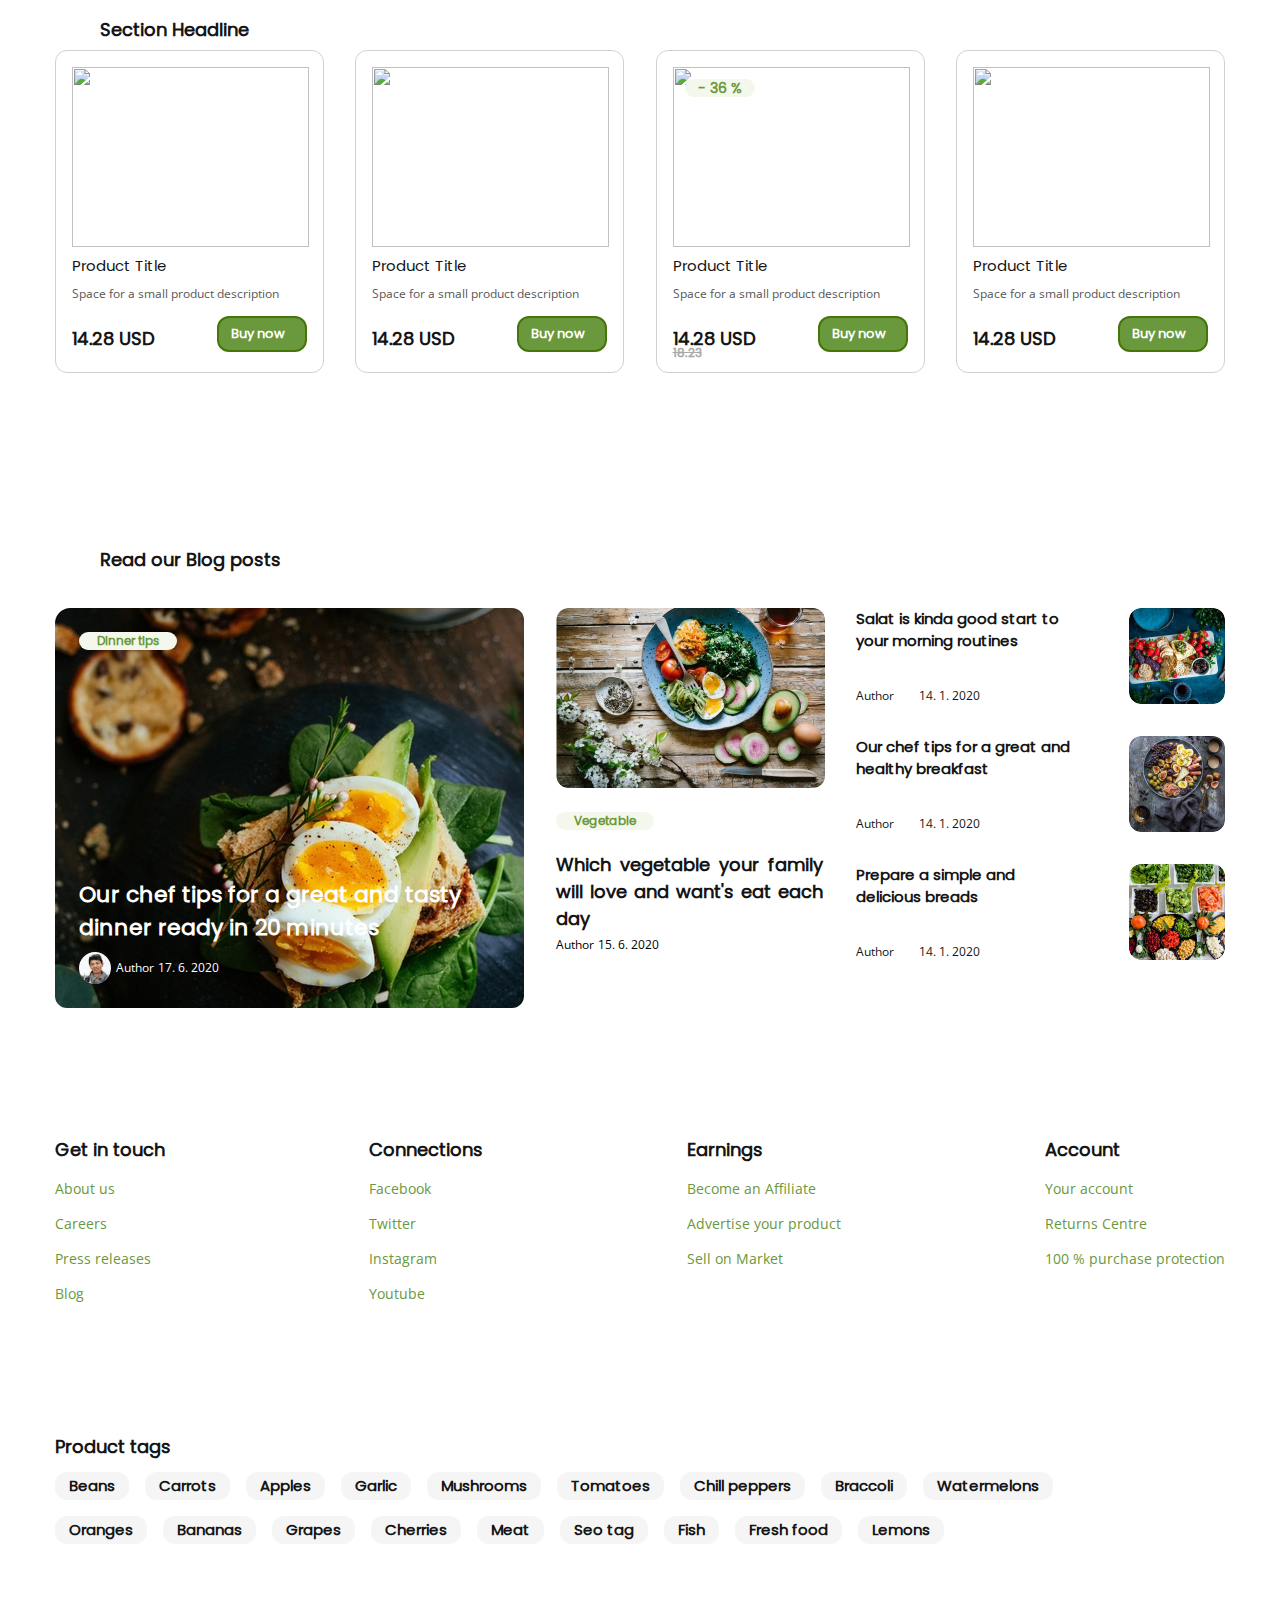
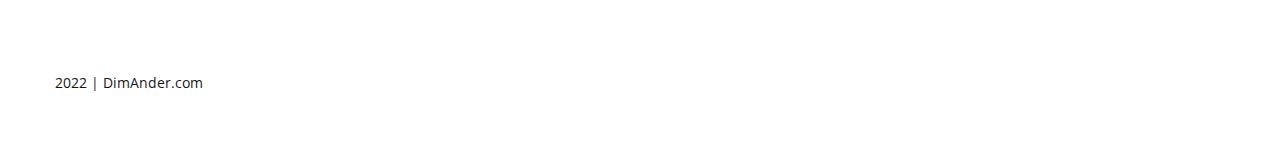
==== commit 67b2783c: "research is available" ====
--- a/index.html
+++ b/index.html
@@ -2,7 +2,8 @@
 <html lang="en">
 
 <head>
-    <title>Главная | Freshnesecom</title>
+    <title>Главная | Freshnesecom
+    </title>
     <meta charset="UTF-8">
     <meta http-equiv="X-UA-Compatible" content="IE=edge">
     <meta name="viewport" content="width=device-width, initial-scale=1.0">
@@ -13,7 +14,6 @@
 <body>
     <main>
         <header>
-            `
             <div class="info">
                 <div class="contacts">
                     <span class="greenInfo">Chat with us</span>
@@ -121,7 +121,7 @@
             <div class="product">
                 <img src="" alt="">
                 <!-- <div class="sale"></div> -->
-                <div class="title">Product Title</div>
+                <div class="product_title">Product Title</div>
                 <div class="description">Space for a small product description </div>
                 <div name="wrapper">
                     <div class="cost">1.48 USD</div>
@@ -132,7 +132,7 @@
             <div class="product">
                 <img src="" alt="">
                 <div class="sale">- 36 %</div>
-                <div class="title">Product Title</div>
+                <div class="product_title">Product Title</div>
                 <div class="description">Space for a small product description </div>
                 <div name="wrapper">
                     <div class="cost">0.28 USD</div>
@@ -143,7 +143,7 @@
             <div class="product">
                 <img src="" alt="">
                 <div class="sale">- 36 %</div>
-                <div class="title">Product Title</div>
+                <div class="product_title">Product Title</div>
                 <div class="description">Space for a small product description </div>
                 <div name="wrapper">
                     <div class="cost">1.12 USD</div>
@@ -178,7 +178,7 @@
             <div class="product">
                 <img src="" alt="">
                 <!-- <div class="sale"></div> -->
-                <div class="title">Product Title</div>
+                <div class="product_title">Product Title</div>
                 <div class="description">Space for a small product description </div>
                 <div name="wrapper">
                     <div class="cost">1.48 USD</div>
@@ -189,7 +189,7 @@
             <div class="product">
                 <img src="" alt="">
                 <div class="sale">- 36 %</div>
-                <div class="title">Product Title</div>
+                <div class="product_title">Product Title</div>
                 <div class="description">Space for a small product description </div>
                 <div name="wrapper">
                     <div class="cost">0.28 USD</div>
@@ -200,7 +200,7 @@
             <div class="product">
                 <img src="" alt="">
                 <div class="sale">- 36 %</div>
-                <div class="title">Product Title</div>
+                <div class="product_title">Product Title</div>
                 <div class="description">Space for a small product description </div>
                 <div name="wrapper">
                     <div class="cost">1.12 USD</div>
@@ -214,7 +214,7 @@
             <div class="product">
                 <img src="" alt="">
                 <!-- <div class="sale">- 12 %</div> -->
-                <div class="title">Product Title</div>
+                <div class="product_title">Product Title</div>
                 <div class="description">Space for a small product description</div>
                 <div class="wrapper">
                     <div class="cost">14.28 USD</div>
@@ -225,7 +225,7 @@
             <div class="product">
                 <img src="" alt="">
                 <!-- <div class="sale"></div> -->
-                <div class="title">Product Title</div>
+                <div class="product_title">Product Title</div>
                 <div class="description">Space for a small product description</div>
                 <div class="wrapper">
                     <div class="cost">14.28 USD</div>
@@ -236,7 +236,7 @@
             <div class="product">
                 <img src="" alt="">
                 <div class="sale">- 36 %</div>
-                <div class="title">Product Title</div>
+                <div class="product_title">Product Title</div>
                 <div class="description">Space for a small product description</div>
                 <div class="wrapper">
                     <div class="cost">14.28 USD</div>
@@ -247,7 +247,7 @@
             <div class="product">
                 <img src="" alt="">
                 <!-- <div class="sale"></div> -->
-                <div class="title">Product Title</div>
+                <div class="product_title">Product Title</div>
                 <div class="description">Space for a small product description</div>
                 <div class="wrapper">
                     <div class="cost">14.28 USD</div>
@@ -396,5 +396,6 @@
         </footer>
     </main>
 </body>
+<script src="JS/research.js"></script>
 
 </html>--- a/CSS/index.css
+++ b/CSS/index.css
@@ -486,7 +486,7 @@
   color: #6A983C;
 }
 
-.title {
+.product_title {
   font-family: Poppins;
   font-style: normal;
   font-weight: 500;
@@ -641,6 +641,10 @@
   border-radius: 32px;
 }
 
+img[alt=loop] {
+  cursor: pointer;
+}
+
 .userName {
   font-family: Open Sans;
   font-style: normal;
@@ -798,6 +802,10 @@
   align-items: flex-start;
 }
 
+footer .info {
+  display: none;
+}
+
 footer .productTags {
   Width: 1094px;
   Height: 111px;
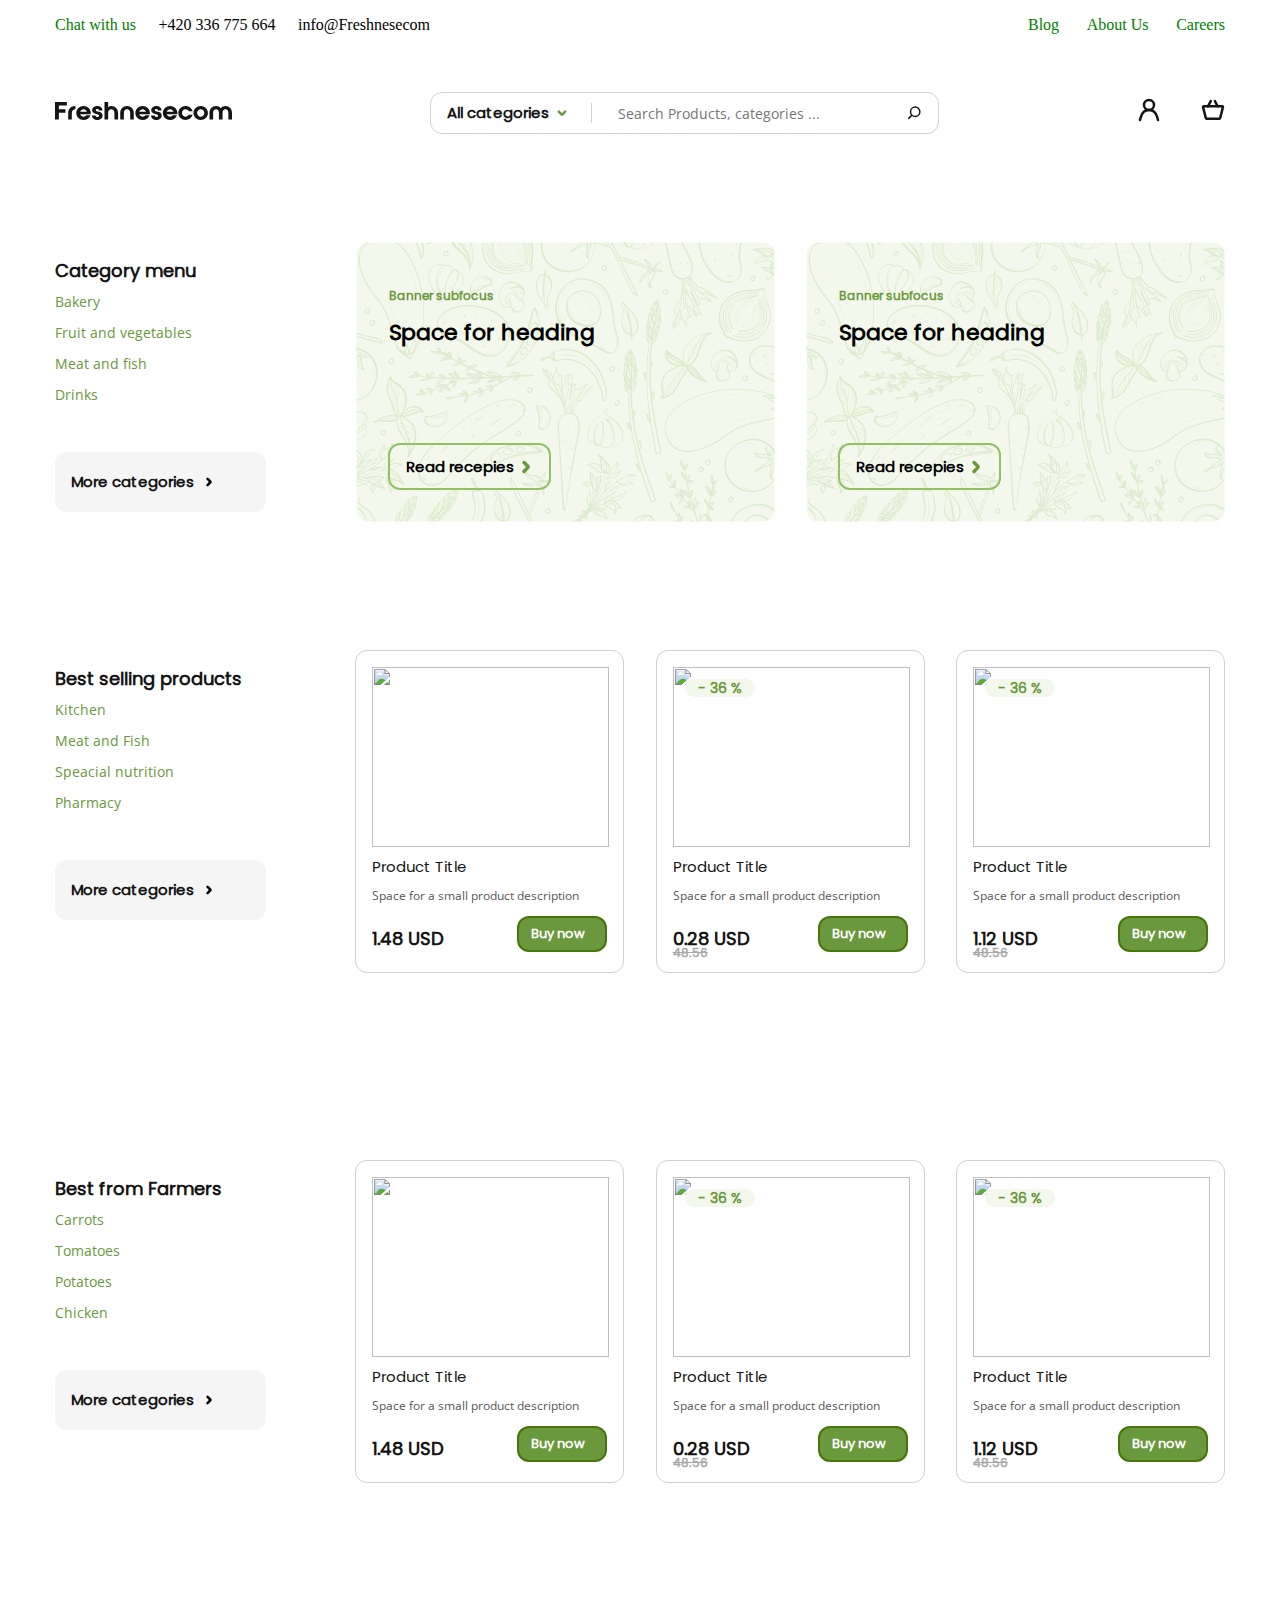
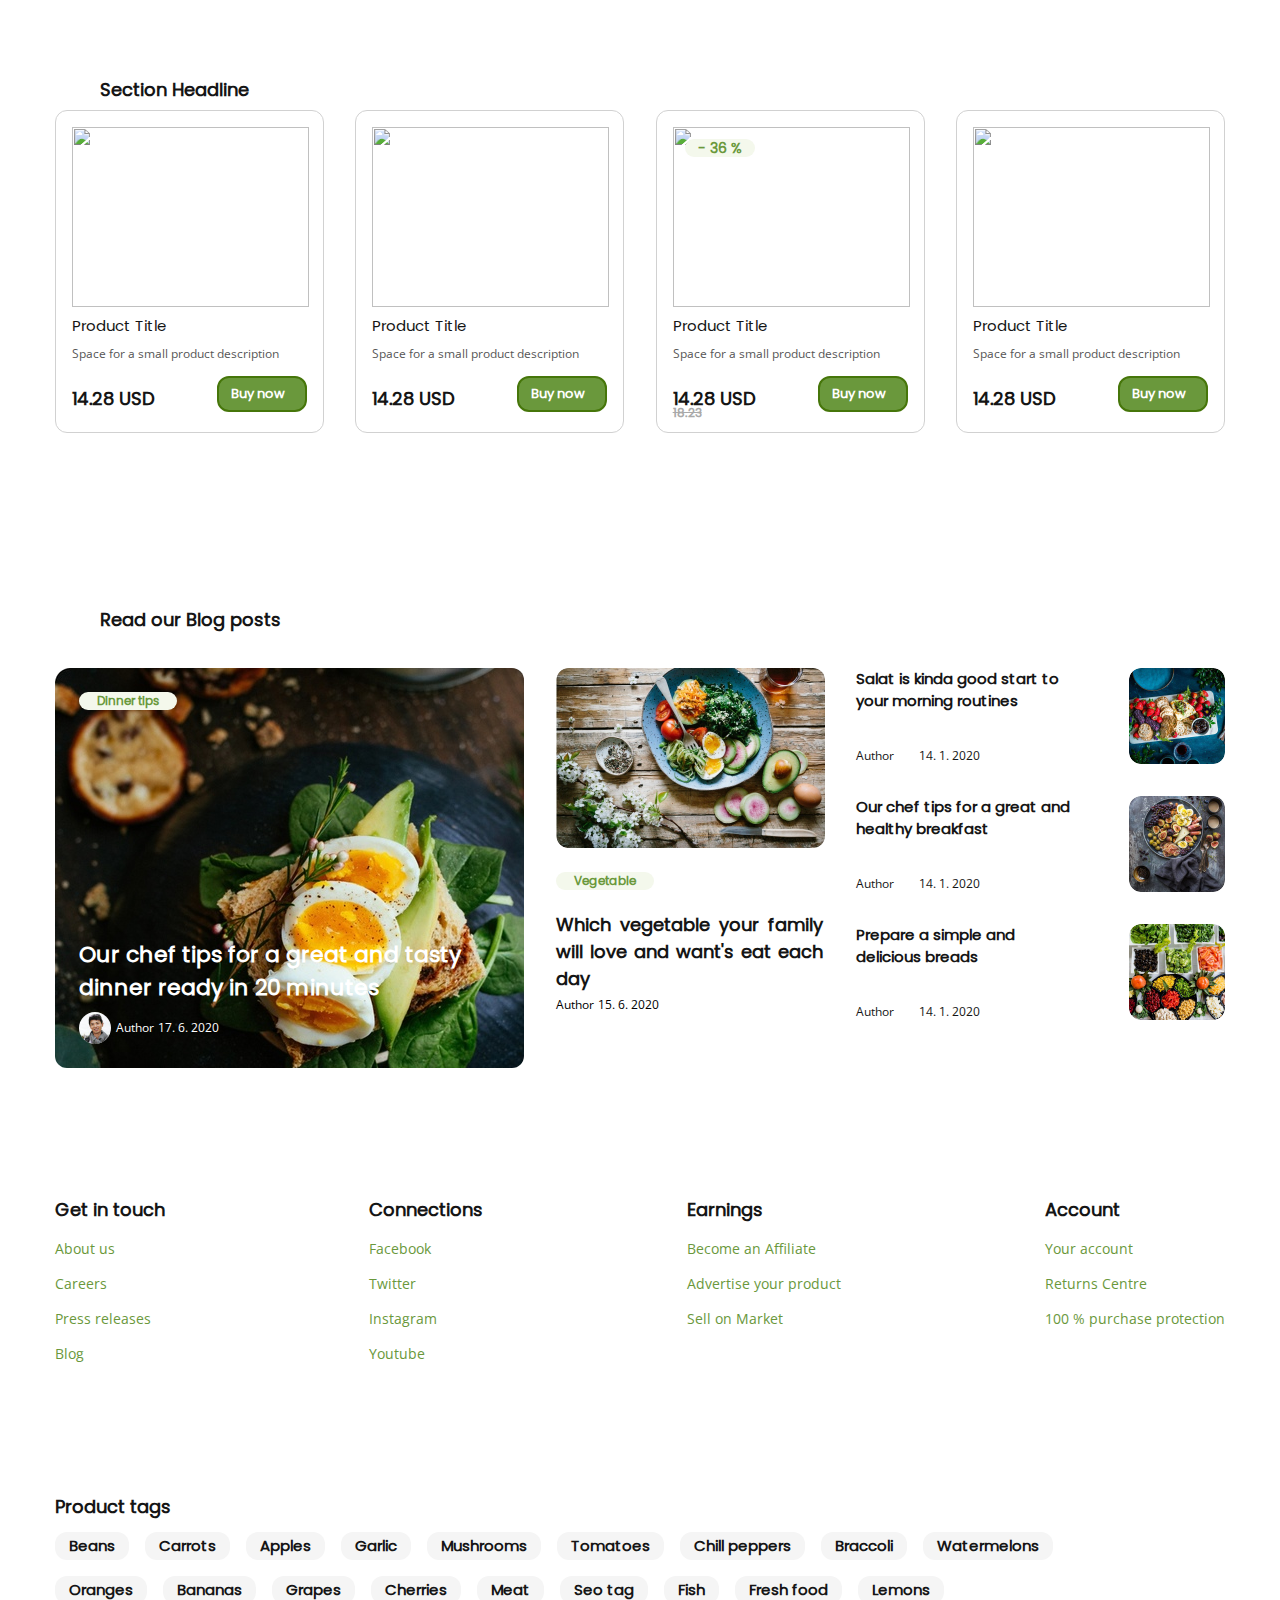
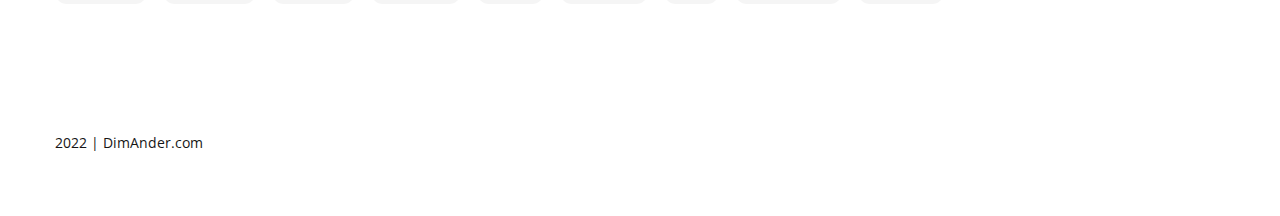
==== commit 0447e9e6: "all pages are ready" ====
--- a/index.html
+++ b/index.html
@@ -259,7 +259,7 @@
         <div class="blogs">
             <span class="caption">Read our Blog posts</span>
             <div class="blogsWrapper">
-                <div class="mainBlog">
+                <div class="mainBlog blog">
                     <div class="type">Dinner tips</div>
                     <div class="infoAboutProd">
                         <div class="descriptionProd">Our chef tips for a great and tasty dinner ready in 20 minutes</div>
@@ -270,7 +270,7 @@
                         </div>
                     </div>
                 </div>
-                <div class="avrBlog">
+                <div class="avrBlog blog">
                     <img src="IMG/avrProd.jpg" alt="" class="prodLogo">
                     <div name="wraps">
                         <div class="type">Vegetable</div>
@@ -282,7 +282,7 @@
                     </div>
                 </div>
                 <div class="smallWrap">
-                    <div class="smallBlog">
+                    <div class="smallBlog blog">
                         <img src="IMG/small1.jpg" alt="" class="prodLogo">
                         <div name="wrapperForText">
                             <div class="descriptionProd">Salat is kinda good start to your morning routines</div>
@@ -292,7 +292,7 @@
                             </div>
                         </div>
                     </div>
-                    <div class="smallBlog">
+                    <div class="smallBlog blog">
                         <img src="IMG/small2.jpg" alt="" class="prodLogo">
                         <div name="wrapperForText">
                             <div class="descriptionProd">Our chef tips for a great and healthy breakfast</div>
@@ -302,7 +302,7 @@
                             </div>
                         </div>
                     </div>
-                    <div class="smallBlog">
+                    <div class="smallBlog blog">
                         <img src="IMG/small3.jpg" alt="" class="prodLogo">
                         <div name="wrapperForText">
                             <div class="descriptionProd">Prepare a simple and delicious breads</div>
@@ -397,5 +397,6 @@
     </main>
 </body>
 <script src="JS/research.js"></script>
+<script src="JS/move.js"></script>
 
 </html>--- a/CSS/index.css
+++ b/CSS/index.css
@@ -185,15 +185,15 @@
   flex-direction: column;
   gap: 9px;
   z-index: 20;
-  top: 1000%;
+  top: 100%;
   width: 216px;
   left: -16px;
 }
 
 .categories .menuWrap .space {
-  height: 100px;
+  height: 130px !important;
+  visibility: hidden;
   width: 100px;
-  visibility: hidden;
 }
 
 .categories .menuWrap .pointsWrap {
@@ -399,8 +399,10 @@
 
 .products {
   margin: 64px 55px 64px 55px;
-  height: 352px;
-  width: 1170px;
+  height: 382px;
+  max-width: 1170px;
+  width: 100%;
+  flex-wrap: wrap;
   display: flex;
   flex-shrink: 0;
   justify-content: space-between;
@@ -539,7 +541,9 @@
   flex-shrink: 0;
   justify-content: space-between;
   align-items: center;
-  width: 1170px;
+  flex-wrap: wrap;
+  max-width: 1170px;
+  width: 100%;
   height: 530px;
   margin: 0px 55px 0px 55px;
   background-color: #ffFFff;
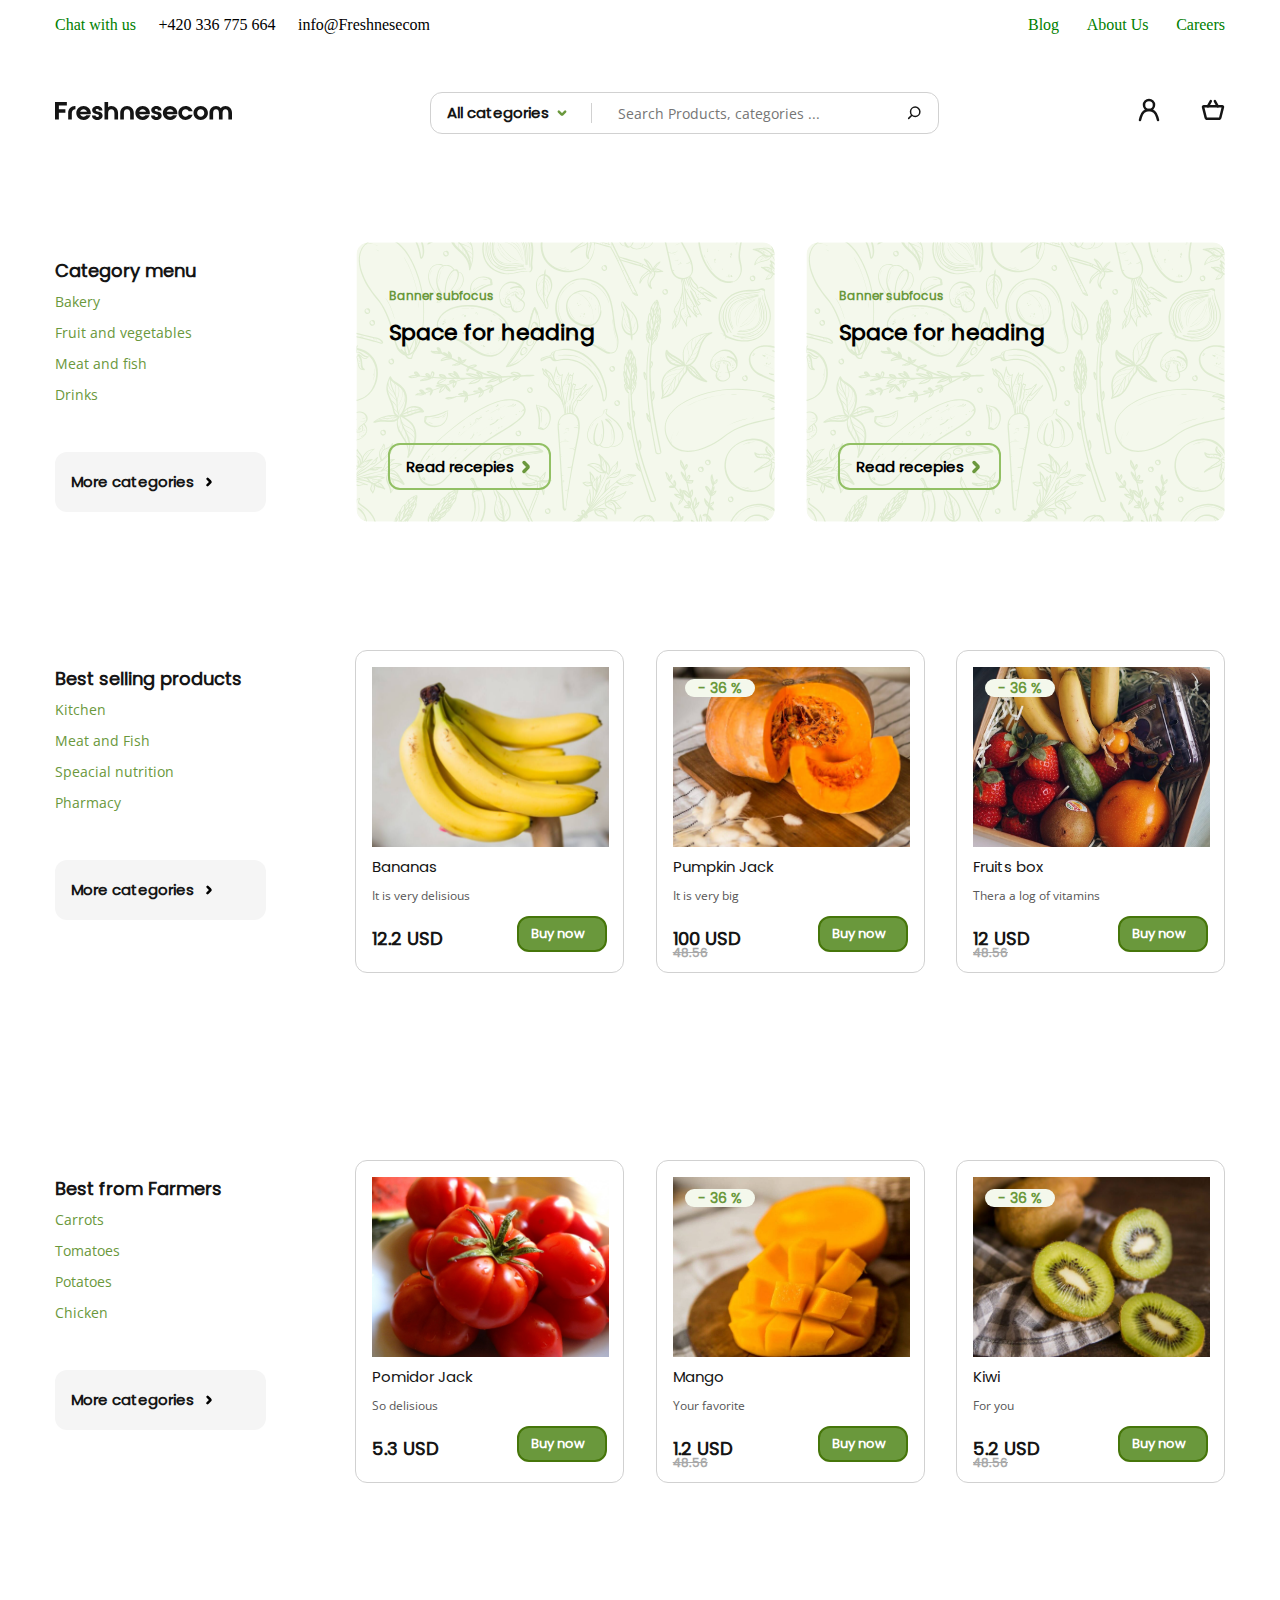
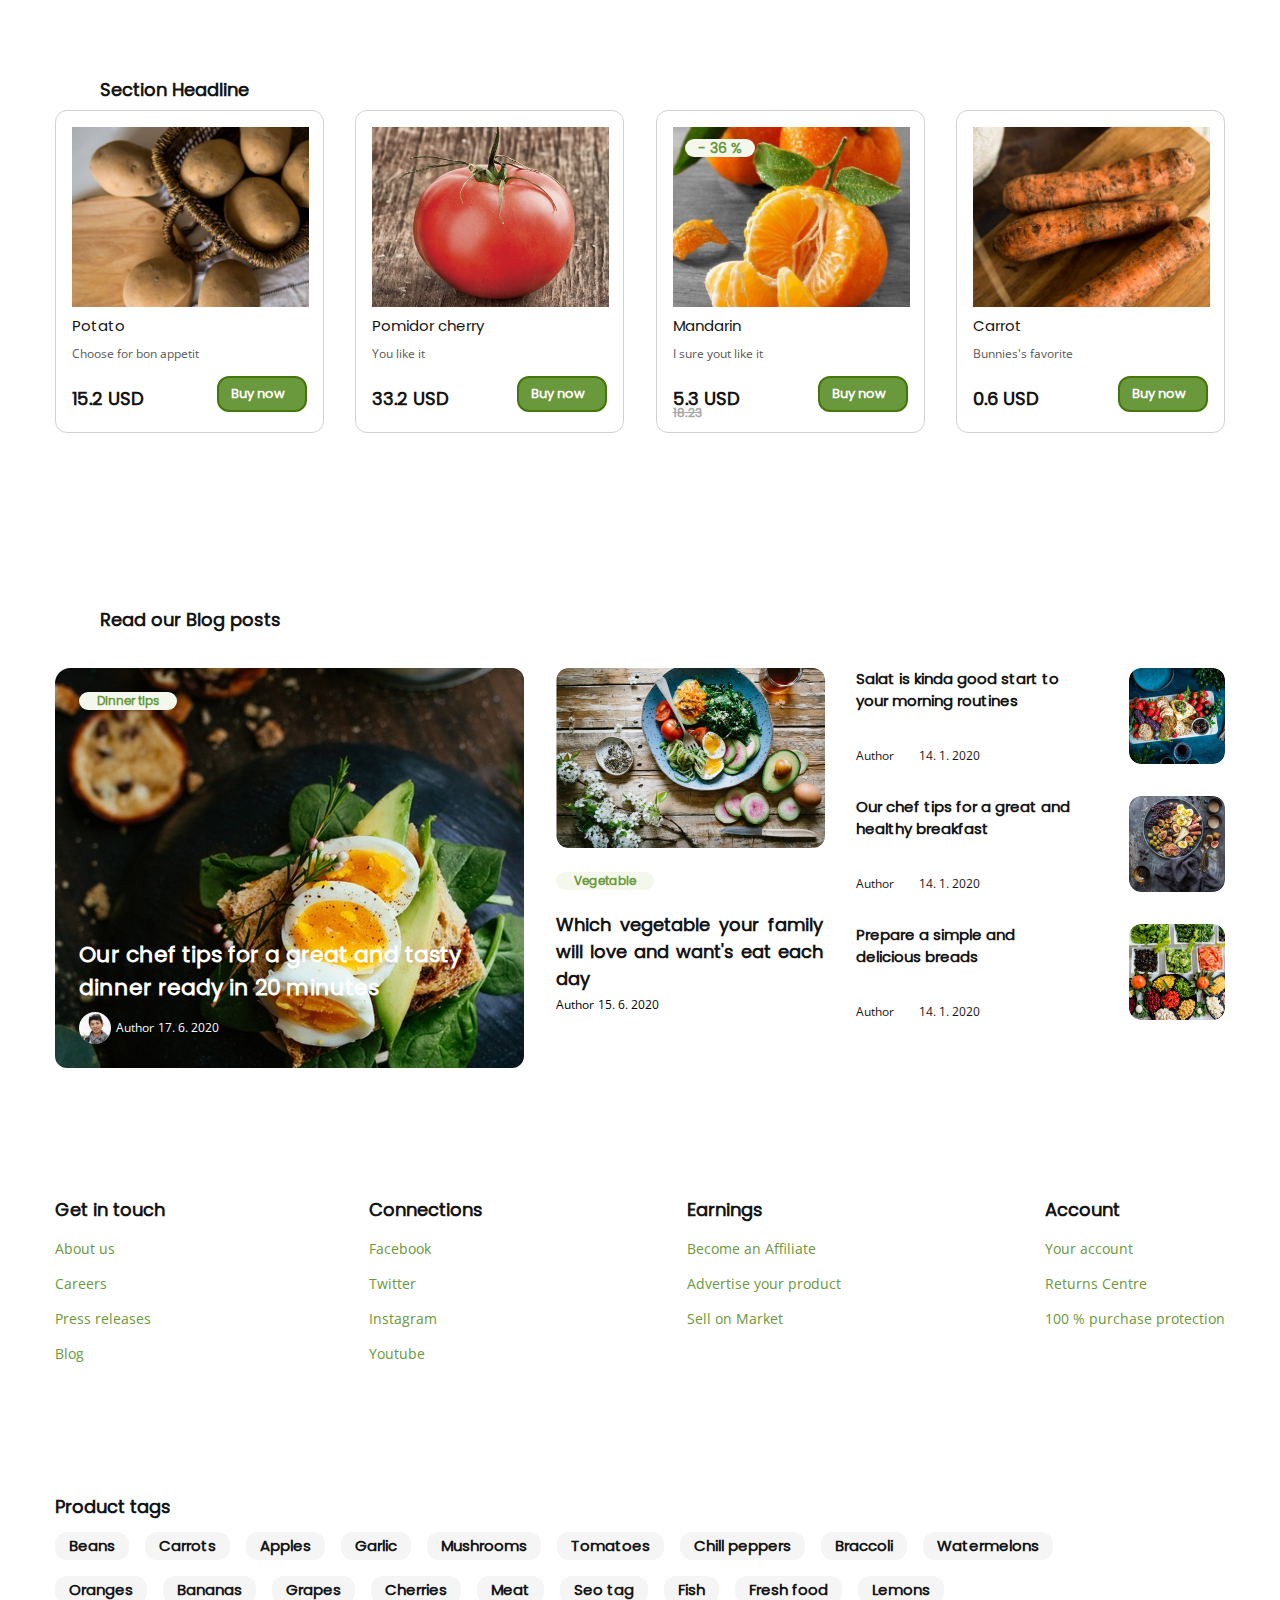
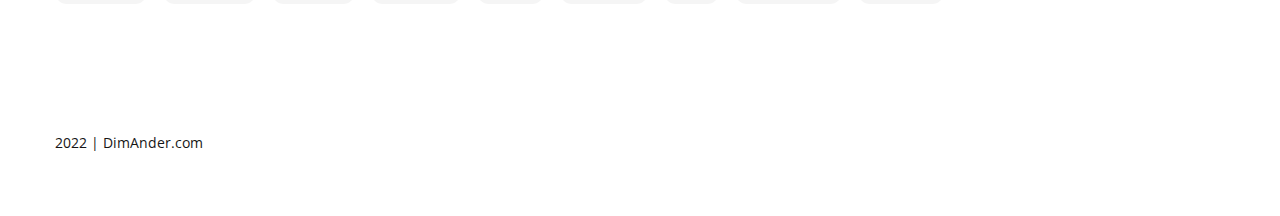
==== commit 020a86cc: "5 раздел" ====
--- a/index.html
+++ b/index.html
@@ -12,7 +12,7 @@
 </head>
 
 <body>
-    <main>
+    <main class="main">
         <header>
             <div class="info">
                 <div class="contacts">
@@ -398,5 +398,6 @@
 </body>
 <script src="JS/research.js"></script>
 <script src="JS/move.js"></script>
+<script src="JS/xml.js"></script>
 
 </html>--- a/CSS/index.css
+++ b/CSS/index.css
@@ -22,7 +22,12 @@
   display: block;
 }
 
-main {
+body {
+  overflow-x: hidden;
+}
+
+.main {
+  overflow-x: hidden;
   display: flex;
   flex-shrink: 0;
   align-items: center;
@@ -30,7 +35,7 @@
   padding: 0px;
   margin: 0px auto;
   width: 1280px;
-  background: #ffFFff;
+  background: #fffFff !important;
   box-shadow: 0px 2px 4px rgba(0, 0, 0, 0.15);
   height: auto;
 }
@@ -43,7 +48,7 @@
   box-sizing: border-box;
   Padding: 0px 0px 0px 0px;
   mix-blend-mode: through;
-  background-color: #ffFFff;
+  background-color: #fffFff;
 }
 
 .info {
@@ -54,7 +59,7 @@
   margin-left: 55px;
   padding: 16px 0 16px 0;
   box-sizing: border-box;
-  background-color: #ffFFff;
+  background-color: #fffFff;
   justify-content: space-between;
 }
 
@@ -78,7 +83,7 @@
 
 .forUser {
   margin-left: 55px;
-  background-color: #ffFFff;
+  background-color: #fffFff;
   Width: 1170px;
   Height: 130px;
   box-sizing: border-box;
@@ -230,7 +235,7 @@
 
 .firstInfo {
   margin: 64px 55px 64px 55px;
-  background-color: #ffFFff;
+  background-color: #fffFff;
   Width: 1170px;
   Height: 280px;
   display: flex;
@@ -320,7 +325,8 @@
 }
 
 .headingRec {
-  Width: 419px;
+  max-width: 419px;
+  width: 100%;
   height: 280px;
   position: relative;
 }
@@ -421,13 +427,14 @@
   box-sizing: border-box;
   border-radius: 12px;
   height: 323px;
-  background-color: #ffFFff;
+  background-color: #fffFff;
 }
 
 .product img {
   width: 237px;
   height: 180px;
   display: block;
+  object-fit: cover;
 }
 
 .product button {
@@ -546,7 +553,7 @@
   width: 100%;
   height: 530px;
   margin: 0px 55px 0px 55px;
-  background-color: #ffFFff;
+  background-color: #fffFff;
 }
 
 .caption {
@@ -585,7 +592,8 @@
 .mainBlog {
   background-image: url("../IMG/j-scrr7LqOc.jpg");
   border-radius: 12px;
-  Width: 469px;
+  max-width: 469px;
+  width: 100%;
   position: relative;
   display: flex;
   flex-shrink: 0;
@@ -687,7 +695,7 @@
   align-items: flex-start;
   padding: 0px;
   width: 269px;
-  background-color: #ffFFff;
+  background-color: #fffFff;
   height: 343px;
 }
 
@@ -744,7 +752,7 @@
 
 .smallWrap .smallBlog {
   Width: 369px;
-  background-color: #ffFFff;
+  background-color: #fffFff;
   display: flex;
   flex-shrink: 0;
   justify-content: space-between;
@@ -796,7 +804,7 @@
 footer {
   width: 1170px;
   height: 556px;
-  background-color: #ffFFff;
+  background-color: #fffFff;
   margin: 0px 55px 0px 55px;
   padding: 64px 0px 64px 0px;
   display: flex;
@@ -813,7 +821,7 @@
 footer .productTags {
   Width: 1094px;
   Height: 111px;
-  background-color: #ffFFff;
+  background-color: #fffFff;
   position: relative;
   display: flex;
   flex-shrink: 0;
